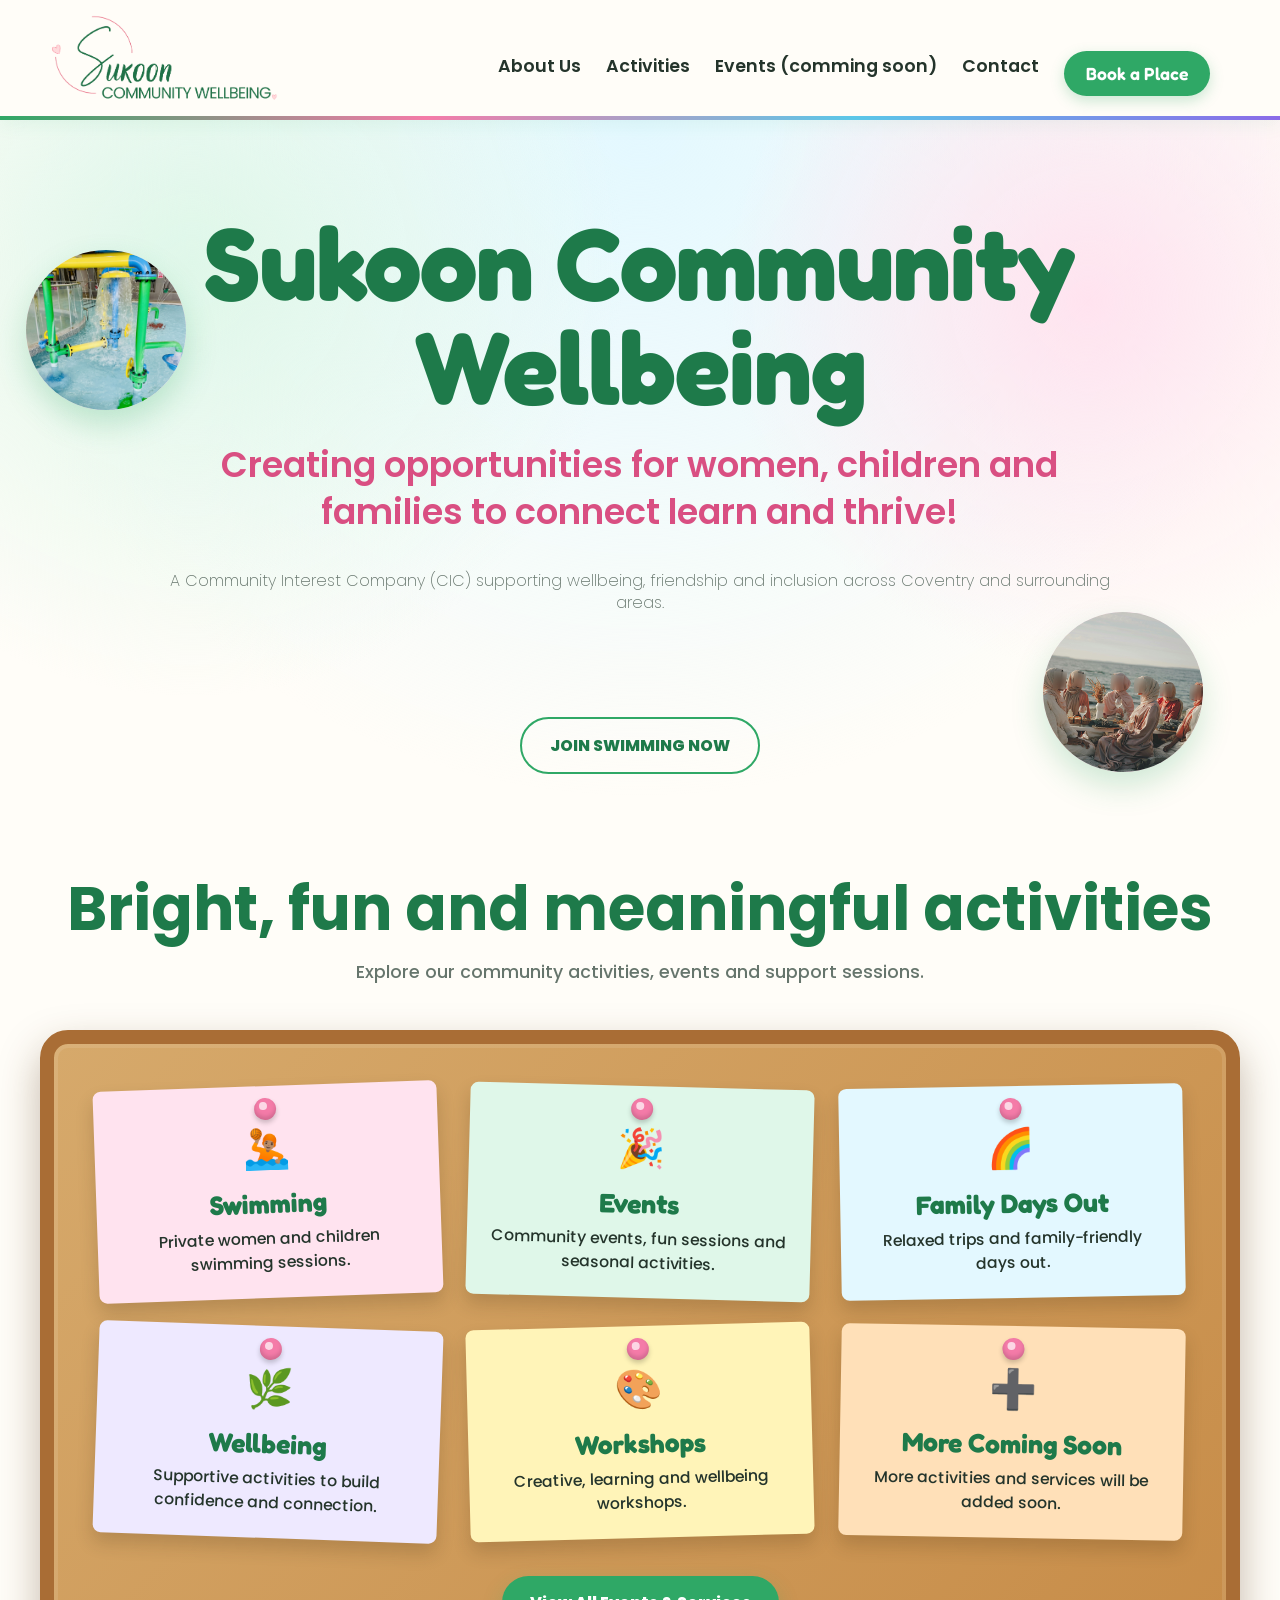
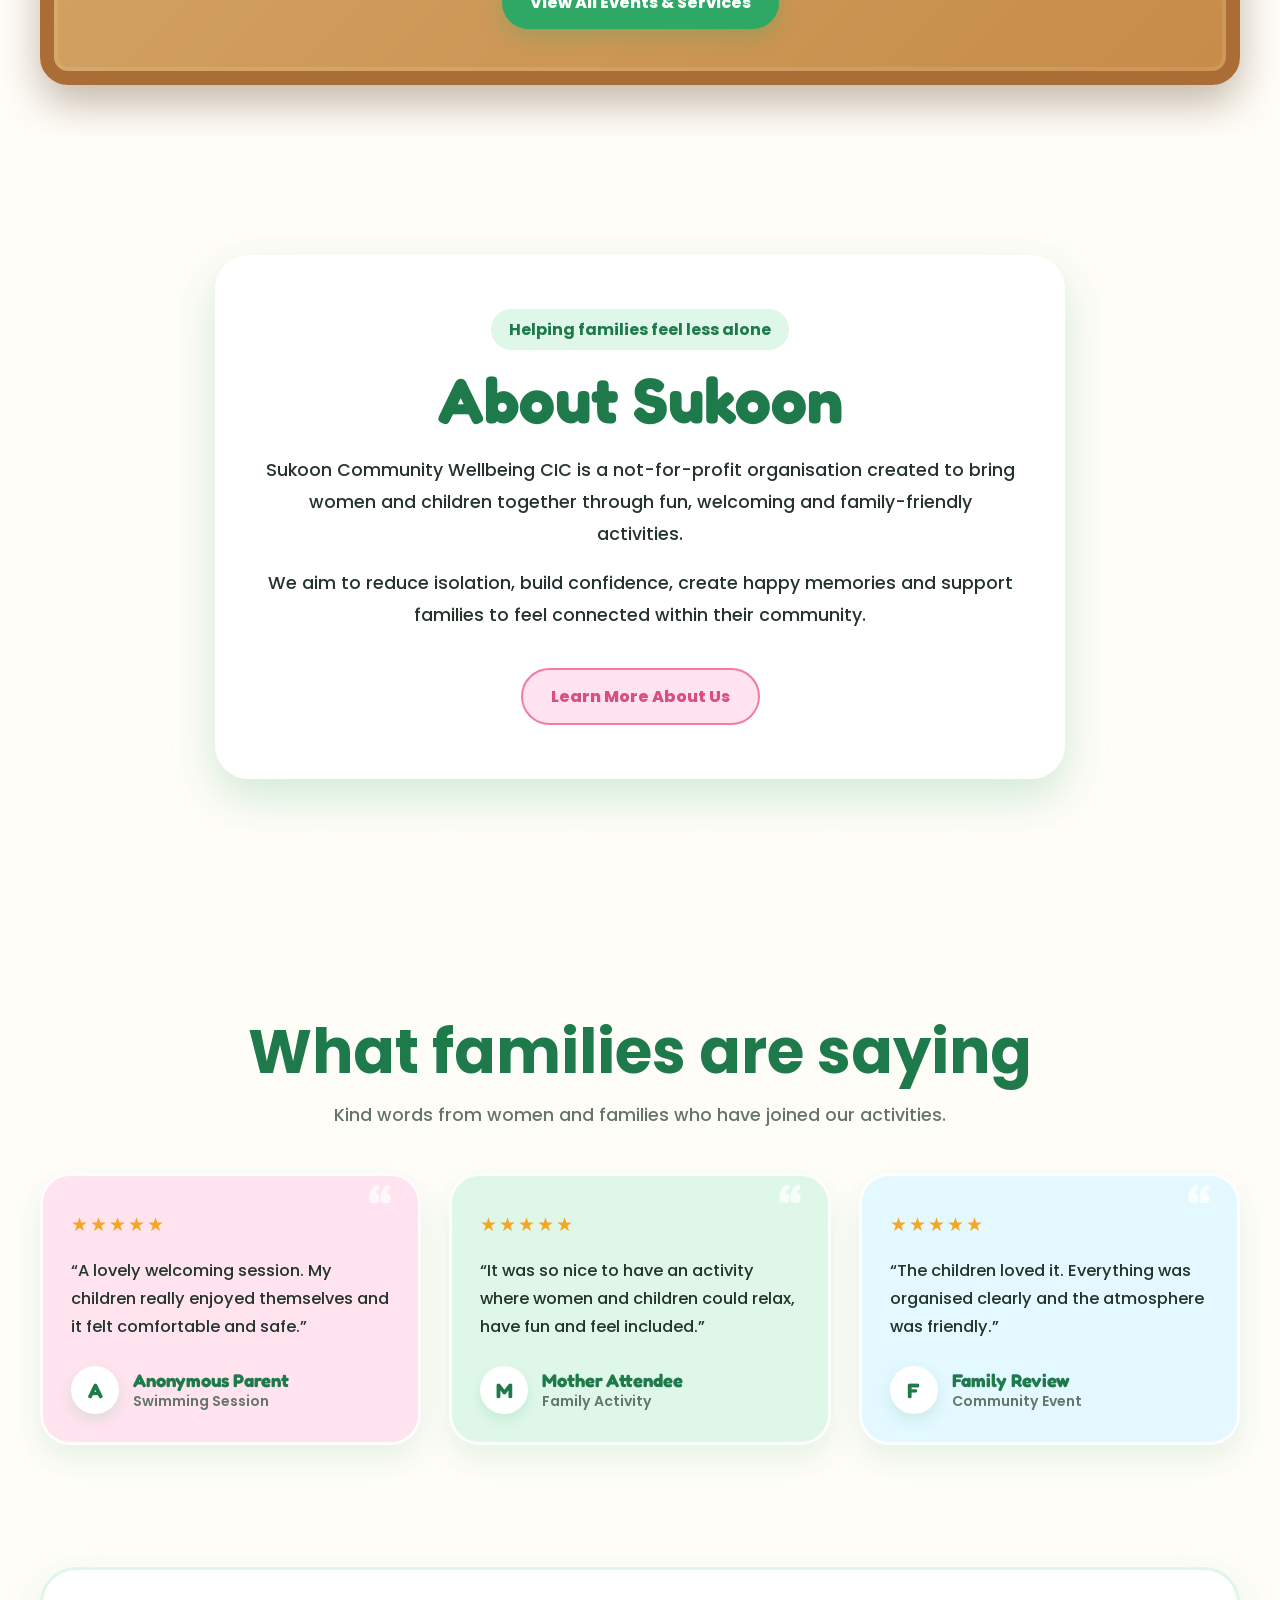
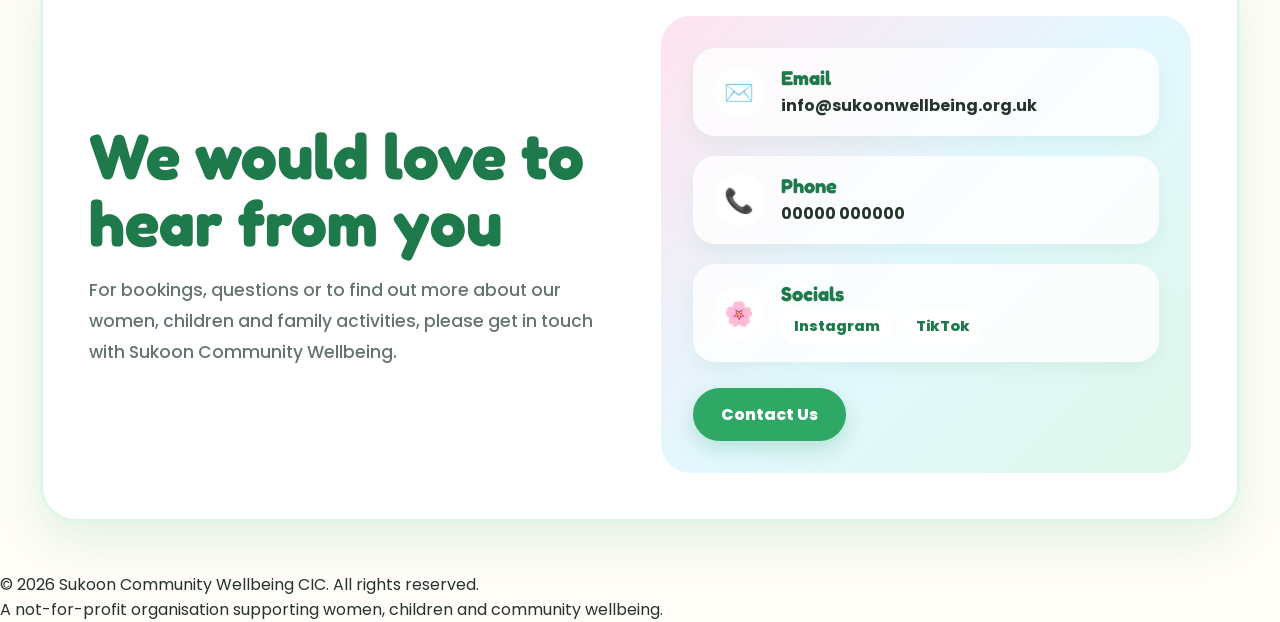
==== index.html @ 3402aa94 "Update index.html" ====
<!DOCTYPE html>
<html lang="en">
<head>
  <meta charset="UTF-8" />
  <meta name="viewport" content="width=device-width, initial-scale=1.0" />
  <title>Sukoon Community Wellbeing CIC</title>
  <link rel="preconnect" href="https://fonts.googleapis.com">
	<link rel="preconnect" href="https://fonts.gstatic.com" crossorigin>
	<link href="https://fonts.googleapis.com/css2?family=Fredoka:wght@500;600;700&family=Poppins:wght@400;500;600;700;800&display=swap" rel="stylesheet">
  <link rel="stylesheet" href="/static/css/stiles.css" />
  <link rel="icon" type="image/x-icon" href="/static/images/favicon.png">
</head>

<body>
  <nav class="navbar">
    <div class="nav-container">
      <a href="/" class="brand" aria-label="Sukoon home">
        <img
          src="/static/images/logoLong.png"
          alt="Sukoon Community Wellbeing CIC logo"
          class="site-logo"
        />
      </a>

      <button class="menu-toggle" onclick="toggleMenu()" aria-label="Open menu">
        ☰
      </button>

      <ul class="nav-links" id="navLinks">
        <li><a href="#about">About Us</a></li>
        <li><a href="#activities">Activities</a></li>
        <li><a href="/events">Events (comming soon)</a></li>
        <li><a href="#contact">Contact</a></li>
		<a href="/swimming" class="nav-button desktop-book-button">Book a Place</a>
      </ul>
		
    </div>
  </nav>


  <header class="home-header">

		<div class="header-image-circle header-image-left reveal">
			<img src="/static/images/spalshpoolHeader.jpg" alt="Women and children activity">
		</div>

		<div class="header-image-circle header-image-right">
			<img src="/static/images/women.jpg" alt="Family community activity">
		</div>
  	<div class="home-header-content reveal">
			<h1>Sukoon Community Wellbeing</h1>
			<p class="reveal">
				Creating opportunities for women, children and families to connect learn and thrive!
			</p>
			<p class="reveal" style="font-size: clamp(1rem, 1vw, 2.2rem); line-height: 1.35; font-weight: 200; color: var(--text-muted);">
				A Community Interest Company (CIC) supporting wellbeing, friendship and inclusion 
				across Coventry and surrounding areas.
			</p>
			
		<div class="header-buttons">
      <a href="/swimming" class="btn btn-ghost" style="margin-top: 70px;">JOIN SWIMMING NOW</a>
    </div>

  	</div>
  </header>


	<section id="activities">
		<div class="section-container reveal" style="margin-bottom: 50px;">
			<div class="section-heading">
				<h2>Bright, fun and meaningful activities</h2>
				<p>
					Explore our community activities, events and support sessions.
				</p>
			</div>

			<div class="bulletin-board">
				<a href="/swimming" class="board-note note-pink">
					<span class="pin"></span>
					<div class="note-icon">🤽🏽</div>
					<h3>Swimming</h3>
					<p>Private women and children swimming sessions.</p>
				</a>

				<a href="events.html" class="board-note note-green">
					<span class="pin"></span>
					<div class="note-icon">🎉</div>
					<h3>Events</h3>
					<p>Community events, fun sessions and seasonal activities.</p>
				</a>

				<a href="family-days-out.html" class="board-note note-blue">
					<span class="pin"></span>
					<div class="note-icon">🌈</div>
					<h3>Family Days Out</h3>
					<p>Relaxed trips and family-friendly days out.</p>
				</a>

				<a href="wellbeing.html" class="board-note note-purple">
					<span class="pin"></span>
					<div class="note-icon">🌿</div>
					<h3>Wellbeing</h3>
					<p>Supportive activities to build confidence and connection.</p>
				</a>

				<a href="workshops.html" class="board-note note-yellow">
					<span class="pin"></span>
					<div class="note-icon">🎨</div>
					<h3>Workshops</h3>
					<p>Creative, learning and wellbeing workshops.</p>
				</a>

				<a href="services.html" class="board-note note-orange">
					<span class="pin"></span>
					<div class="note-icon">➕</div>
					<h3>More Coming Soon</h3>
					<p>More activities and services will be added soon.</p>
				</a>

				<div class="board-button-area">
					<a href="services.html" class="btn btn-primary">
						View All Events & Services
					</a>
				</div>

			</div>

		</div>
	</section>


  <section class="about-parallax" id="about">
		<div class="zigzag-top"></div>
		<div class="about-parallax-overlay">
			<div class="about-parallax-content">
				<span class="section-label about-label">Helping families feel less alone</span>
				<h2>
					About Sukoon
				</h2>
				<p>
					Sukoon Community Wellbeing CIC is a not-for-profit organisation created
					to bring women and children together through fun, welcoming and
					family-friendly activities.
				</p>

				<p>
					We aim to reduce isolation, build confidence, create happy memories and
					support families to feel connected within their community.
				</p>

				<a href="about.html" class="btn btn-secondary">
					Learn More About Us
				</a>

			</div>
		</div>
		<div class="zigzag-bottom"></div>
	</section>


	<section class="reviews-section" id="reviews">
		<div class="section-container reveal">
			<div class="section-heading">
				<h2>What families are saying</h2>
				<p>
					Kind words from women and families who have joined our activities.
				</p>
			</div>

			<div class="reviews-grid">

				<article class="review-card review-pink">
					<div class="review-stars">★★★★★</div>
					<p>
						“A lovely welcoming session. My children really enjoyed themselves and
						it felt comfortable and safe.”
					</p>
					<div class="review-person">
						<span class="review-avatar">A</span>
						<div>
							<h3>Anonymous Parent</h3>
							<small>Swimming Session</small>
						</div>
					</div>
				</article>

				<article class="review-card review-green">
					<div class="review-stars">★★★★★</div>
					<p>
						“It was so nice to have an activity where women and children could
						relax, have fun and feel included.”
					</p>
					<div class="review-person">
						<span class="review-avatar">M</span>
						<div>
							<h3>Mother Attendee</h3>
							<small>Family Activity</small>
						</div>
					</div>
				</article>

				<article class="review-card review-blue">
					<div class="review-stars">★★★★★</div>
					<p>
						“The children loved it. Everything was organised clearly and the
						atmosphere was friendly.”
					</p>
					<div class="review-person">
						<span class="review-avatar">F</span>
						<div>
							<h3>Family Review</h3>
							<small>Community Event</small>
						</div>
					</div>
				</article>

			</div>
			<!-- ADD LATER GOOGLE REVIEWS
			<div class="reviews-bottom">
				<a href="reviews.html" class="btn btn-secondary">
					Read More Reviews
				</a>
			</div> -->

		</div>
	</section>

  
	<section id="contact">
		<div class="section-container">
			<div class="contact-box reveal">
			<div class="contact-text">
				<h2>We would love to hear from you</h2>
				<p>
				For bookings, questions or to find out more about our women, children
				and family activities, please get in touch with Sukoon Community Wellbeing.
				</p>
			</div>

			<div class="contact-details">

				<div class="contact-item">
				<div class="contact-icon">✉️</div>
				<div>
					<h3>Email</h3>
					<a href="mailto:info@sukoonwellbeing.org.uk">
					info@sukoonwellbeing.org.uk
					</a>
				</div>
				</div>

				<div class="contact-item">
				<div class="contact-icon">📞</div>
				<div>
					<h3>Phone</h3>
					<a href="tel:00000000000">
					00000 000000
					</a>
				</div>
				</div>

				<div class="contact-item">
				<div class="contact-icon">🌸</div>
				<div>
					<h3>Socials</h3>
					<div class="social-links">
					<a href="#" aria-label="Instagram">Instagram</a>
					<a href="#" aria-label="TikTok">TikTok</a>
					</div>
				</div>
				</div>

				<a href="contact.html" class="btn btn-primary contact-page-btn">
				Contact Us
				</a>
			</div>
			</div>
		</div>
	</section>


  <footer class="footer">
    <div class="footer-container">
			<br>
			<br>
      <p>
        © 2026 Sukoon Community Wellbeing CIC. All rights reserved.
      </p>

      <p>
        A not-for-profit organisation supporting women, children and community wellbeing.
      </p>
    </div>
  </footer>


  <script src="static/js/jarvis.js"></script>

</body>
</html>
---- static/css/stiles.css ----
:root {
  --green: #2FA866;
  --green-dark: #1E7A4A;
  --green-light: #DFF7E9;
  --pink: #F47BA8;
  --pink-dark: #D94F82;
  --pink-light: #FFE3EF;
  --blue: #5BC7E8;
  --blue-light: #E3F8FF;
  --purple: #8B6BE8;
  --purple-light: #EEE9FF;

  --bg-main: #FFFDF8;
  --bg-soft: #F7FFF9;
  --bg-card: #FFFFFF;

  --text-main: #24342B;
  --text-muted: #66756C;
  --text-light: #FFFFFF;

  --border-soft: #D8EFE1;
  --shadow-soft: 0 8px 24px rgba(47, 168, 102, 0.15);

  --button-primary: var(--green);
  --button-primary-hover: var(--green-dark);
  --button-secondary: var(--pink);
  --button-secondary-hover: var(--pink-dark);

  --font-main: "Poppins", "Arial", sans-serif;
  --font-fun: "Fredoka", "Poppins", sans-serif;

  --max-width: 1200px;
  --radius-small: 8px;
  --radius-medium: 18px;
  --radius-large: 30px;
}


* {
  margin: 0;
  padding: 0;
  box-sizing: border-box;
}

body {
  font-family: var(--font-main);
  background: var(--bg-main);
  color: var(--text-main);
}


.navbar {
  width: 100%;
  background: var(--bg-main);
  position: sticky;
  top: 0;
  z-index: 1000;
  border-bottom: 4px solid transparent;
  border-image: linear-gradient(
    90deg,
    var(--green),
    var(--pink),
    var(--blue),
    var(--purple)
  ) 1;
  box-shadow: 0 4px 18px rgba(47, 168, 102, 0.08);
}

.nav-container {
  width: 100%;
  max-width: none;
  margin: 0;
  padding: 12px 40px;
  display: grid;
  grid-template-columns: auto 1fr auto;
  align-items: center;
  gap: 30px;
}

.brand {
  display: flex;
  align-items: center;
  text-decoration: none;
  justify-self: start;
}

.site-logo {
  width: 250px;
  max-width: 100%;
  height: auto;
  display: block;
}

.nav-links {
  list-style: none;
  display: flex;
  align-items: center;
  justify-content: right;
  gap: 25px;
  margin: 0;
  padding: 0;
  justify-self: right;
  padding-top: 15px;
}

.nav-links a {
  text-decoration: none;
  color: var(--text-main);
  font-size: 1.1rem;
  font-weight: 600;
  transition: all 0.25s ease;
  position: relative;
}

.nav-links a:hover {
  color: var(--green-dark);
}

.nav-links a::after {
  content: "";
  width: 0;
  height: 3px;
  background: var(--pink);
  border-radius: 20px;
  position: absolute;
  left: 0;
  bottom: -7px;
  transition: width 0.25s ease;
}

.nav-links a:hover::after {
  width: 100%;
}

.nav-button {
  text-decoration: none;
  background: var(--green);
  color: var(--text-light) !important;
  padding: 12px 22px;
  border-radius: var(--radius-large);
  font-size: 15px;
  font-weight: 600;
  font-family: var(--font-fun);
  white-space: nowrap;
  box-shadow: 0 5px 14px rgba(47, 168, 102, 0.25);
  transition: all 0.25s ease;
  justify-self: end;
  margin-top: 15px;
}

.nav-button:hover {
  background: var(--button-primary-hover);
  color: var(--text-light) !important;
  transform: translateY(-2px);
}

.nav-button::after {
  display: none;
}


.menu-toggle {
  display: none;
  background: transparent;
  border: none;
  outline: none;
  box-shadow: none;
  padding: 0;
  margin: 0;
  font-size: 30px;
  color: var(--green-dark);
  cursor: pointer;
}

.menu-toggle:focus,
.menu-toggle:active {
  outline: none;
  border: none;
  box-shadow: none;
  background: transparent;
}


.reveal{
  opacity:0;
  transform:translateY(28px);
  transition:.8s ease;
}

.reveal.active{
  opacity:1;
  transform:translateY(0);
}


.home-header {
  min-height: 75vh;
  background:
    radial-gradient(circle at 15% 20%, var(--green-light) 0%, transparent 35%),
    radial-gradient(circle at 85% 25%, var(--pink-light) 0%, transparent 30%),
    radial-gradient(circle at 50% 0%, var(--blue-light) 0%, transparent 70%),
    var(--bg-main);
  display: flex;
  align-items: center;
  justify-content: center;
  text-align: center;
  padding: 90px 24px 70px;
  position: relative;
  overflow: hidden;
}

.header-image-circle {
  position: absolute;
  width: 260px;
  height: 260px;
  border-radius: 50%;
  overflow: hidden;
  box-shadow: 0 14px 30px rgba(47, 168, 101, 0.251);
  z-index: 1;
}

.header-image-circle img {
  width: 100%;
  height: 100%;
  object-fit: cover;
}

.header-image-left {
  left: 4%;
  top: 5.25%;
  transform: rotate(-5deg);
}

.header-image-right {
  right: 6%;
  bottom: 18%;
  width: 170px;
  height: 170px;
  transform: rotate(5deg);
}

.header-image-circle::after {
  content: "";
  position: absolute;
  inset: -12px;
  border-radius: 50%;
  background: var(--pink-light);
  z-index: -1;
}

.home-header-content {
  max-width: 79%;
  margin: 0 auto;
  position: relative;
  z-index: 2;
}

.home-header h1 {
  font-family: var(--font-fun);
  font-size: clamp(3.2rem, 8vw, 7rem);
  line-height: 1.02;
  font-weight: 700;
  color: var(--green-dark);
  letter-spacing: -1px;
  margin-bottom: 22px;
}

.home-header p {
  font-family: var(--font-main);
  font-size: clamp(1.4rem, 3vw, 2.2rem);
  line-height: 1.35;
  font-weight: 600;
  color: var(--pink-dark);
  margin-bottom: 34px;
}

.header-buttons {
  display: flex;
  justify-content: center;
  align-items: center;
  gap: 18px;
  flex-wrap: wrap;
}


.btn {
  display: inline-block;
  text-decoration: none;
  padding: 14px 28px;
  border-radius: var(--radius-large);
  font-size: 16px;
  font-weight: 800;
  transition: all 0.25s ease;
}

.btn-primary {
  background: var(--green);
  color: var(--text-light);
  box-shadow: 0 8px 20px rgba(47, 168, 102, 0.25);
}

.btn-primary:hover {
  background: var(--green-dark);
  transform: translateY(-3px);
}

.btn-secondary {
  background: var(--pink-light);
  color: var(--pink-dark);
  border: 2px solid var(--pink);
}

.btn-secondary:hover {
  background: var(--pink);
  color: var(--text-light);
  transform: translateY(-3px);
}

.btn-ghost {
  background: transparent;
  color: var(--green-dark);
  border: 2px solid var(--green);
}

.btn-ghost:hover {
  background: var(--blue);
  border: 2px solid var(--blue-light);
  color: var(--text-light);
  transform: translateY(-3px);
}


.section-container {
  max-width: var(--max-width);
  margin: 0 auto;
  padding-top: 2.5%;
}

.section-heading {
  text-align: center;
  margin: 0 auto 45px;
}

.section-label {
  display: inline-block;
  font-family: var(--font-main);
  font-size: 1rem;
  font-weight: 700;
  color: var(--pink-dark);
  background: var(--pink-light);
  padding: 8px 18px;
  border-radius: var(--radius-large);
  margin-bottom: 16px;
}

.section-heading h2 {
  font-family: var(--font-main);
  font-size: clamp(2rem, 5vw, 3.8rem);
  line-height: 1.1;
  color: var(--green-dark);
  margin-bottom: 16px;
}

.section-heading p {
  font-size: 1.1rem;
  color: var(--text-muted);
  font-weight: 500;
}


.bulletin-board {
  background:linear-gradient(135deg, #d6a96b, #c78c48);
  border: 14px solid #a96d35;
  border-radius: 28px;
  padding: 42px;
  box-shadow: 0 18px 40px rgba(83, 51, 20, 0.347),
    inset 0 0 0 4px rgba(255, 255, 255, 0.095);
  display: grid;
  grid-template-columns: repeat(3, 1fr);
  gap: 28px;
  position: relative;
}

.board-note {
  min-height: 210px;
  padding: 34px 24px 24px;
  border-radius: 8px;
  text-decoration: none;
  color: var(--text-main);
  position: relative;
  z-index: 2;
  display: flex;
  flex-direction: column;
  justify-content: center;
  align-items: center;
  text-align: center;
  box-shadow: 0 10px 18px rgba(48, 31, 12, 0.18);
  transition: all 0.25s ease;
}

.board-note:hover {
  transform: translateY(-8px) rotate(0deg) scale(1.03);
  box-shadow: 0 18px 28px rgba(48, 31, 12, 0.25);
}
.board-note:nth-child(1) {
  transform: rotate(-2deg);
}
.board-note:nth-child(2) {
  transform: rotate(1.5deg);
}
.board-note:nth-child(3) {
  transform: rotate(-1deg);
}
.board-note:nth-child(4) {
  transform: rotate(2deg);
}
.board-note:nth-child(5) {
  transform: rotate(-1.5deg);
}
.board-note:nth-child(6) {
  transform: rotate(1deg);
}
.board-note:hover:nth-child(n) {
  transform: translateY(-8px) rotate(0deg) scale(1.03);
}

.note-icon {
  font-size: 2.4rem;
  margin-bottom: 10px;
}

.board-note h3 {
  font-family: var(--font-fun);
  font-size: 1.65rem;
  color: var(--green-dark);
  margin-bottom: 8px;
}

.board-note p {
  font-size: 0.98rem;
  line-height: 1.5;
  color: var(--text-main);
  font-weight: 500;
}

.pin {
  width: 22px;
  height: 22px;
  background: var(--pink);
  border-radius: 50%;
  position: absolute;
  top: 12px;
  left: 50%;
  transform: translateX(-50%);
  box-shadow:
    inset 0 -3px 4px rgba(0, 0, 0, 0.15),
    0 3px 5px rgba(0, 0, 0, 0.2);
}

.pin::after {
  content: "";
  width: 8px;
  height: 8px;
  background: rgba(255, 255, 255, 0.7);
  border-radius: 50%;
  position: absolute;
  top: 4px;
  left: 5px;
}

.note-pink {
  background: var(--pink-light);
}
.note-green {
  background: var(--green-light);
}
.note-blue {
  background: var(--blue-light);
}
.note-purple {
  background: var(--purple-light);
}
.note-yellow {
  background: #fff4b8;
}
.note-orange {
  background: #ffe0b8;
}

.board-button-area {
  grid-column: 1 / -1;
  display: flex;
  justify-content: center;
  position: relative;
  z-index: 2;
  margin-top: 10px;
}


.about-parallax {
  position: relative;
  min-height: 650px;
  background-image:
    linear-gradient(
      rgba(47, 168, 102, 0.45),
      rgba(244, 123, 168, 0.35)
    ),
    url("https://www.sukoonwellbeing.org.uk/static/images/women.jpg");
  background-size: cover;
  background-position: center;
  background-attachment: fixed;
  display: flex;
  align-items: center;
  justify-content: center;
  overflow: hidden;
}

.about-parallax-overlay {
  width: 100%;
  padding: 120px 24px;
  display: flex;
  justify-content: center;
}

.about-parallax-content {
  max-width: 850px;
  background: rgba(255, 255, 255, 0.92);
  padding: 50px 46px;
  border-radius: 34px;
  text-align: center;

  box-shadow: 0 18px 45px rgba(47, 168, 102, 0.22);
  border: 4px solid rgba(255, 255, 255, 0.8);
}

.about-parallax-content h2 {
  font-family: var(--font-fun);
  font-size: clamp(2.2rem, 5vw, 4.2rem);
  line-height: 1.05;
  color: var(--green-dark);
  margin-bottom: 22px;
}

.about-parallax-content p {
  font-size: 1.1rem;
  line-height: 1.8;
  color: var(--text-main);
  font-weight: 500;
  margin-bottom: 18px;
}

.about-parallax-content .btn {
  margin-top: 18px;
}

.about-label {
  background: var(--green-light);
  color: var(--green-dark);
}

.zigzag-top,
.zigzag-bottom {
  position: absolute;
  left: 0;
  width: 100%;
  height: 70px;
  z-index: 3;
  pointer-events: none;
}
.zigzag-top {
  top: 0;
  background: var(--bg-main);
  clip-path: polygon(
    0 0,
    100% 0,
    100% 45%,
    95% 100%,
    90% 45%,
    85% 100%,
    80% 45%,
    75% 100%,
    70% 45%,
    65% 100%,
    60% 45%,
    55% 100%,
    50% 45%,
    45% 100%,
    40% 45%,
    35% 100%,
    30% 45%,
    25% 100%,
    20% 45%,
    15% 100%,
    10% 45%,
    5% 100%,
    0 45%
  );
}
.zigzag-bottom {
  bottom: 0;
  background: var(--bg-main);
  clip-path: polygon(
    0 55%,
    5% 0,
    10% 55%,
    15% 0,
    20% 55%,
    25% 0,
    30% 55%,
    35% 0,
    40% 55%,
    45% 0,
    50% 55%,
    55% 0,
    60% 55%,
    65% 0,
    70% 55%,
    75% 0,
    80% 55%,
    85% 0,
    90% 55%,
    95% 0,
    100% 55%,
    100% 100%,
    0 100%
  );
}


.reviews-section {
  padding: 90px 24px;
  background: var(--bg-main);
}

.reviews-grid {
  display: grid;
  grid-template-columns: repeat(3, 1fr);
  gap: 28px;
  margin-top: 45px;
}

.review-card {
  position: relative;
  padding: 34px 28px 28px;
  border-radius: 30px;
  box-shadow: 0 14px 30px rgba(47, 168, 102, 0.12);
  border: 3px solid rgba(255, 255, 255, 0.9);
  transition: all 0.25s ease;
  overflow: hidden;
}

.review-card:hover {
  transform: translateY(-8px);
  box-shadow: 0 20px 38px rgba(47, 168, 102, 0.18);
}

.review-card::after {
  content: "";
  position: absolute;
  bottom: -18px;
  left: 42px;
  width: 42px;
  height: 42px;
  background: inherit;
  transform: rotate(45deg);
  border-radius: 8px;
}

.review-card::before {
  content: "“";
  position: absolute;
  top: -8px;
  right: 24px;
  font-family: var(--font-fun);
  font-size: 6rem;
  color: rgba(255, 255, 255, 0.75);
  line-height: 1;
}

.review-stars {
  color: #f5a623;
  font-size: 1.2rem;
  letter-spacing: 2px;
  margin-bottom: 18px;
  position: relative;
  z-index: 2;
}

.review-card p {
  font-size: 1.02rem;
  line-height: 1.7;
  color: var(--text-main);
  font-weight: 500;
  margin-bottom: 26px;
  position: relative;
  z-index: 2;
}

.review-person {
  display: flex;
  align-items: center;
  gap: 14px;
  position: relative;
  z-index: 2;
}

.review-avatar {
  width: 48px;
  height: 48px;
  border-radius: 50%;
  background: var(--bg-card);
  color: var(--green-dark);
  display: flex;
  align-items: center;
  justify-content: center;
  font-family: var(--font-fun);
  font-size: 1.3rem;
  font-weight: 700;
  box-shadow: 0 6px 14px rgba(47, 168, 102, 0.14);
}

.review-person h3 {
  font-family: var(--font-fun);
  font-size: 1.15rem;
  color: var(--green-dark);
  margin: 0;
}

.review-person small {
  display: block;
  font-size: 0.88rem;
  color: var(--text-muted);
  font-weight: 600;
}

.review-pink {
  background: var(--pink-light);
}

.review-green {
  background: var(--green-light);
}

.review-blue {
  background: var(--blue-light);
}

.reviews-bottom {
  display: flex;
  justify-content: center;
  margin-top: 46px;
}


.contact-box {
  background: var(--bg-card);
  border-radius: 36px;
  padding: 46px;
  display: grid;
  grid-template-columns: 1fr 1fr;
  gap: 42px;
  align-items: center;
  box-shadow: 0 18px 45px rgba(47, 168, 102, 0.14);
  border: 3px solid var(--green-light);
}

.contact-text h2 {
  font-family: var(--font-fun);
  font-size: clamp(2.2rem, 5vw, 4rem);
  line-height: 1.05;
  color: var(--green-dark);
  margin-bottom: 18px;
}

.contact-text p {
  font-size: 1.08rem;
  line-height: 1.8;
  color: var(--text-muted);
  font-weight: 500;
}

.contact-details {
  background: linear-gradient(
    135deg,
    var(--pink-light),
    var(--blue-light),
    var(--green-light)
  );
  border-radius: 30px;
  padding: 32px;
  display: flex;
  flex-direction: column;
  gap: 20px;
}

.contact-item {
  background: rgba(255, 255, 255, 0.82);
  border-radius: 22px;
  padding: 18px 20px;
  display: flex;
  align-items: center;
  gap: 16px;
  box-shadow: 0 8px 18px rgba(47, 168, 102, 0.08);
}

.contact-icon {
  width: 52px;
  height: 52px;
  min-width: 52px;
  border-radius: 50%;
  background: var(--bg-card);
  display: flex;
  align-items: center;
  justify-content: center;
  font-size: 1.5rem;
}

.contact-item h3 {
  font-family: var(--font-fun);
  font-size: 1.25rem;
  color: var(--green-dark);
  margin-bottom: 3px;
}

.contact-item a {
  text-decoration: none;
  color: var(--text-main);
  font-weight: 700;
}

.contact-item a:hover {
  color: var(--pink-dark);
}

.social-links {
  display: flex;
  flex-wrap: wrap;
  gap: 10px;
}

.social-links a {
  background: var(--bg-card);
  padding: 7px 13px;
  border-radius: var(--radius-large);
  font-size: 0.9rem;
  color: var(--green-dark);
  font-weight: 800;
}

.social-links a:hover {
  background: var(--pink);
  color: var(--text-light);
}

.contact-page-btn {
  align-self: flex-start;
  margin-top: 6px;
}



@media (max-width: 950px) {
  .bulletin-board {
    grid-template-columns: repeat(2, 1fr);
    padding: 34px;
  }

  .reviews-grid {
    grid-template-columns: 1fr;
    max-width: 620px;
    margin-left: auto;
    margin-right: auto;
  }
}


@media (max-width: 850px) {
  .menu-toggle {
    display: block;
    justify-self: end;
  }

  .nav-links {
    position: absolute;
    top: 78px;
    left: 0;
    width: 100%;
    background: var(--bg-main);
    flex-direction: column;
    align-items: center;
    gap: 18px;
    padding: 24px 0;
    box-shadow: var(--shadow-soft);
    display: none;
  }
  .nav-links.active {
    display: flex;
  }
  .nav-links a {
    font-size: 16px;
  }
  .nav-button {
    margin-top: 8px;
  }

  .home-header {
    min-height: 40vh;
    padding: 70px 20px 55px;
    max-width: 100%;
  }
  .home-header h1 {
    letter-spacing: -1px;
  }
  .home-header p {
    margin-bottom: 28px;
  }

  .btn {
    width: 100%;
    max-width: 260px;
    text-align: center;
  }
  
  .bulletin-board {
    grid-template-columns: 1fr !important;
    margin: 0 18px;
    padding: 24px 18px;
    gap: 22px;
    border-width: 10px;
    border-radius: 22px;
  }
  .board-note {
    min-height: 190px;
  }
  .board-note h3 {
    font-size: 1.45rem;
  }

  .about-parallax {
    min-height: auto;
    background-attachment: scroll;
  }

  .about-parallax-overlay {
    padding: 95px 20px;
  }

  .about-parallax-content {
    padding: 36px 24px;
    border-radius: 26px;
  }

  .about-parallax-content p {
    font-size: 1rem;
    line-height: 1.7;
  }

  .zigzag-top,
  .zigzag-bottom {
    height: 45px;
  }

   .reviews-section {
    padding: 70px 18px;
  }
  .review-card {
    padding: 30px 22px 26px;
    border-radius: 26px;
  }
  .review-card p {
    font-size: 0.98rem;
  }
  .review-card::after {
    display: none;
  }

  .contact-box {
    grid-template-columns: 1fr;
    padding: 30px 22px;
    border-radius: 28px;
    gap: 30px;
  }
  .contact-details {
    padding: 22px;
    border-radius: 24px;
  }
  .contact-item {
    align-items: flex-start;
    padding: 16px;
  }
  .contact-icon {
    width: 46px;
    height: 46px;
    min-width: 46px;
    font-size: 1.3rem;
  }
  .contact-page-btn {
    width: 100%;
    text-align: center;
  }
}


@media (max-width: 1500px) {
  .header-image-circle {
    width: 160px;
    height: 160px;
    border-width: 5px;
    opacity: 0.9;
  }
  .header-image-left {
    left: 2%;
    top: 18%;
  }
  .header-image-right {
    right: 6%;
    bottom: 10%;
  }
}

@media (max-width: 850px) {
  .header-image-circle {
    width: 90px;
    height: 90px;
    border-width: 5px;
    opacity: 0.9;
  }
  .header-image-left {
    left: 2%;
    top: 18%;
  }
  .header-image-right {
    right: 6%;
    bottom: 10%;
  }
}

@media (max-width: 550px) {
  .header-image-circle {
    width: 85px;
    height: 85px;
    opacity: 0.75;
  }

  .header-image-left {
    left: 4%;
    top: 7%;
  }

  .header-image-right {
    right: 4%;
    bottom: 18%;
  }
}
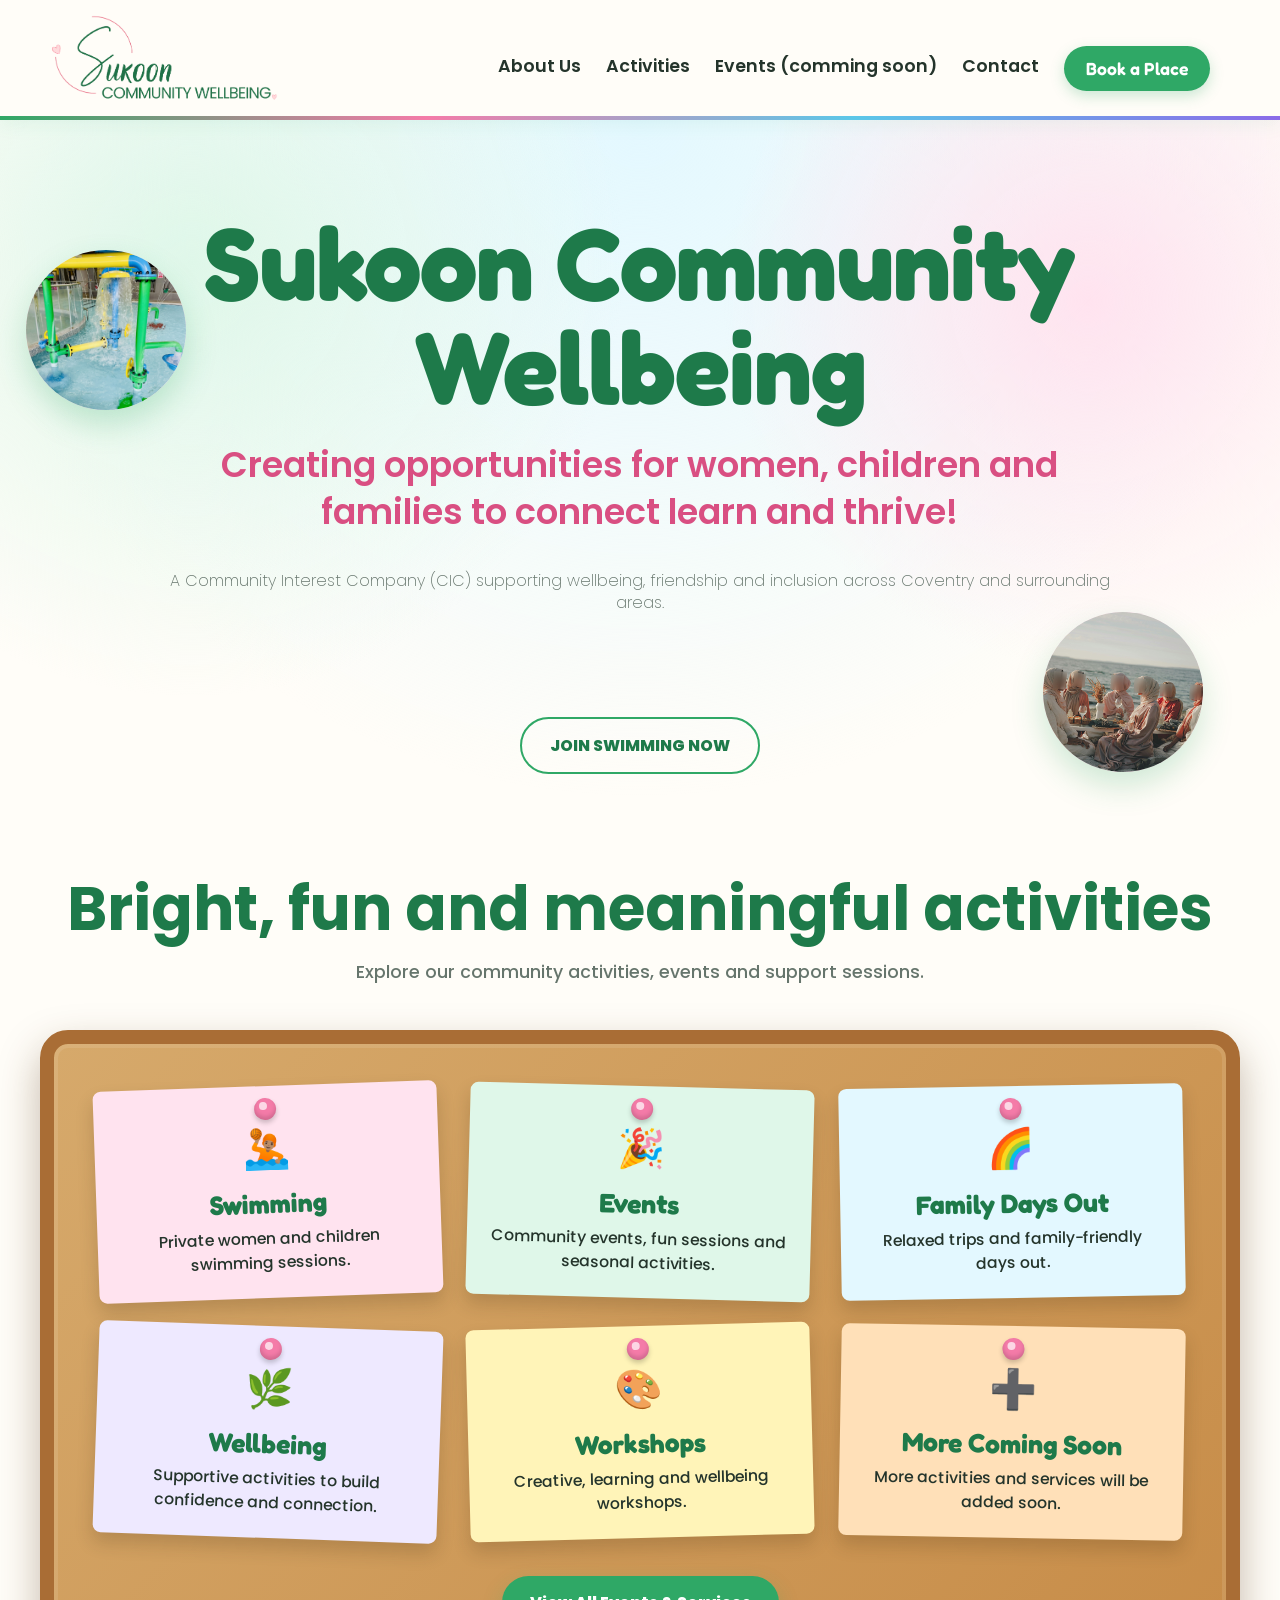
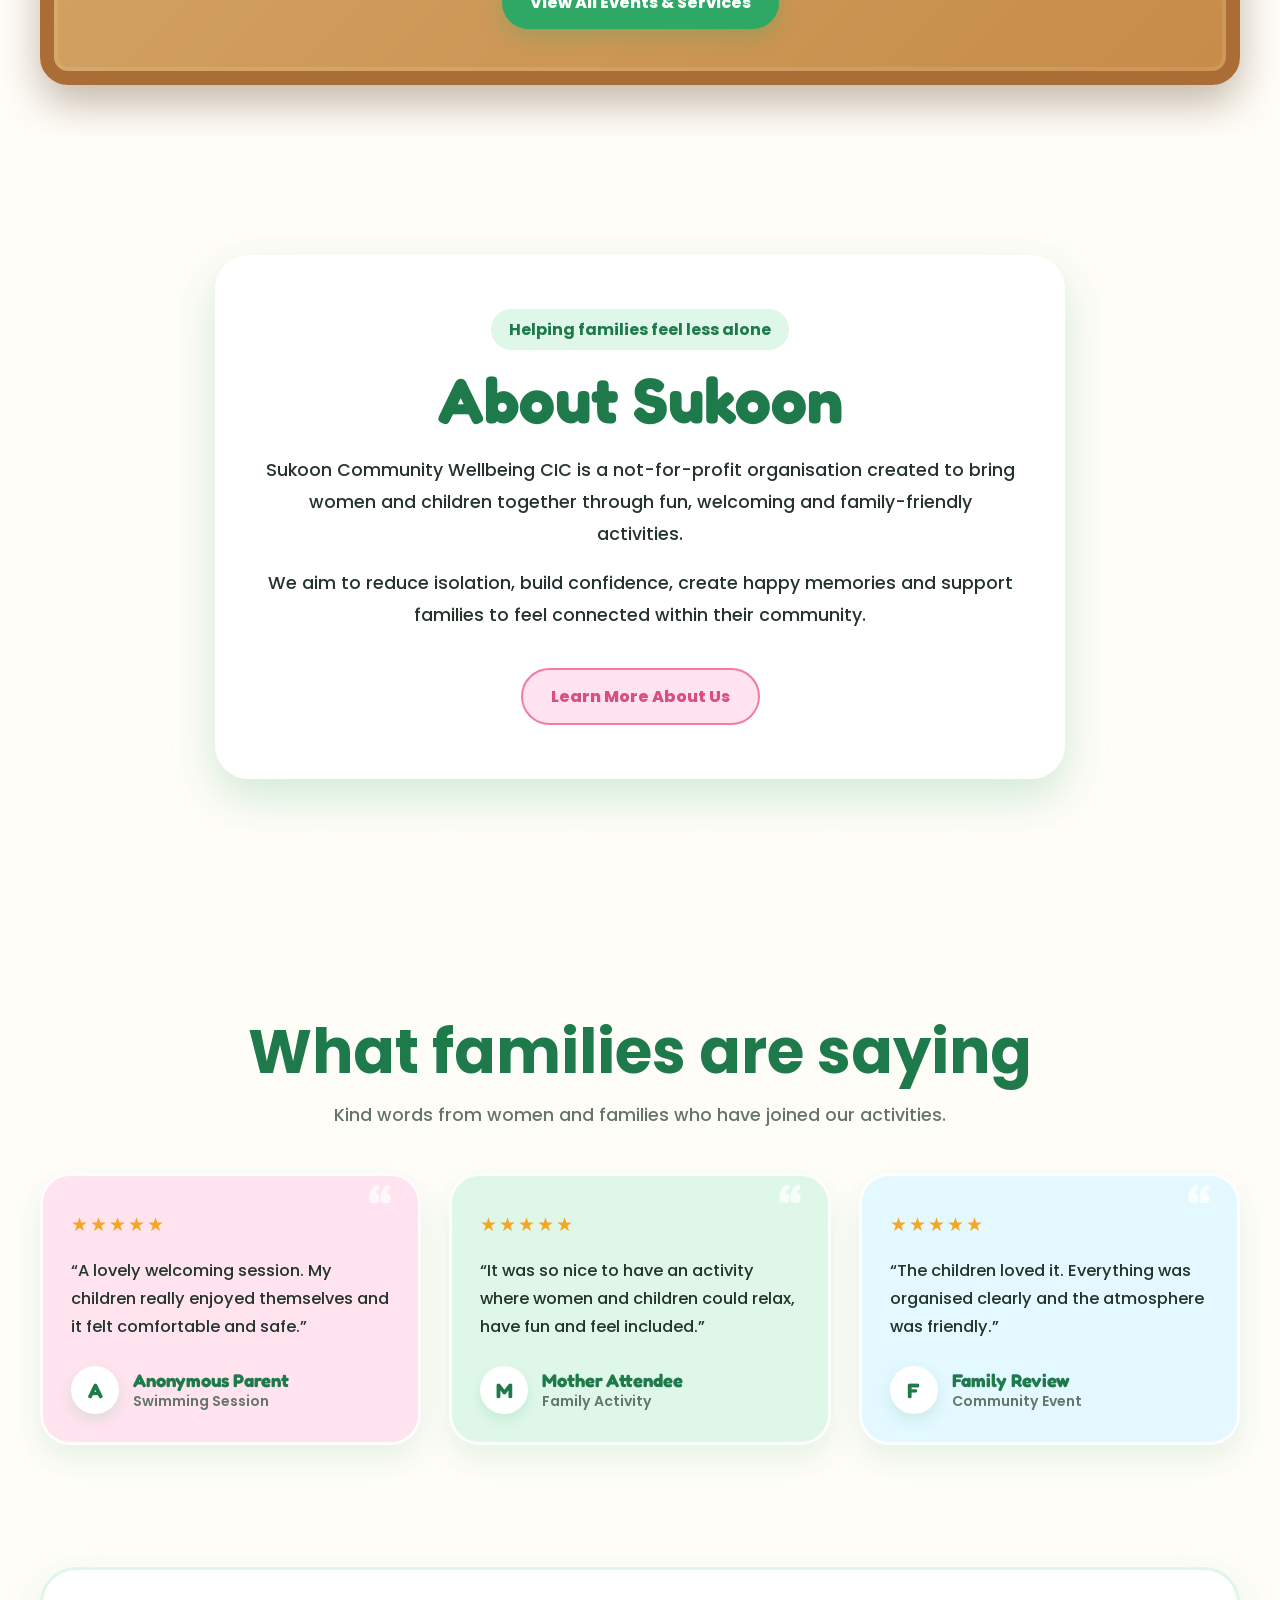
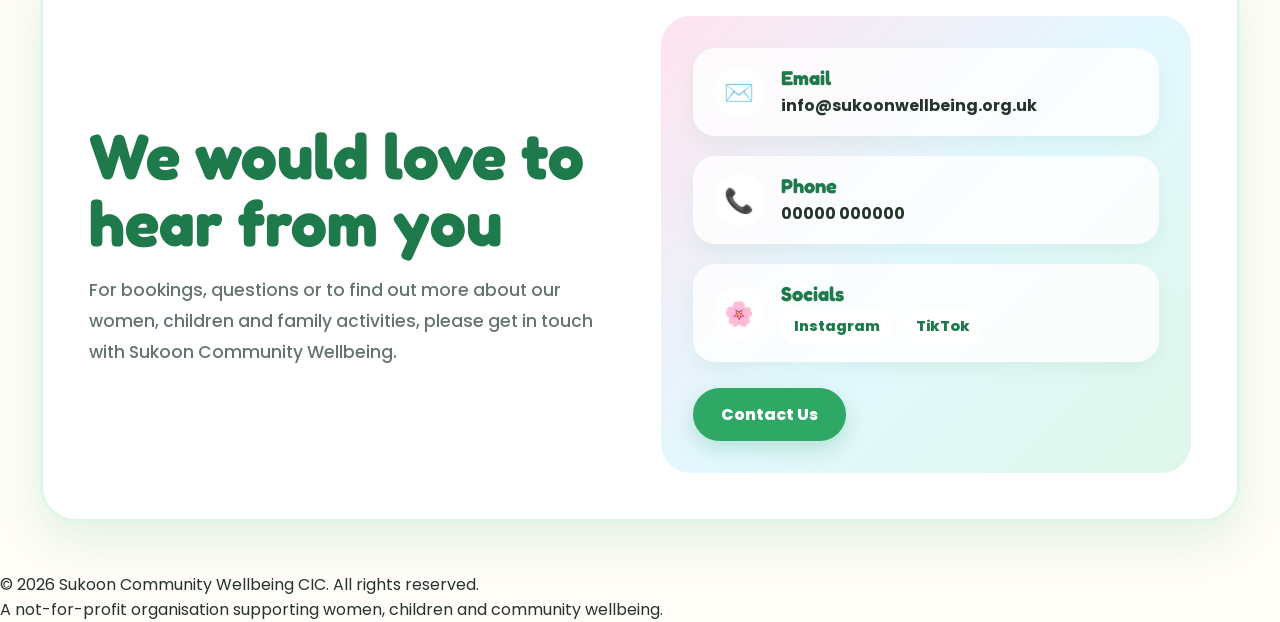
==== commit 3576e195: "Update index.html" ====
--- a/index.html
+++ b/index.html
@@ -278,15 +278,13 @@
 		</div>
 	</section>
 
-
+  <br>
+  <br>
   <footer class="footer">
     <div class="footer-container">
-			<br>
-			<br>
       <p>
         © 2026 Sukoon Community Wellbeing CIC. All rights reserved.
       </p>
-
       <p>
         A not-for-profit organisation supporting women, children and community wellbeing.
       </p>
--- a/static/css/stiles.css
+++ b/static/css/stiles.css
@@ -35,6 +35,11 @@
   --radius-large: 30px;
 }
 
+html,
+body {
+  max-width: 100%;
+  overflow-x: hidden;
+}
 
 * {
   margin: 0;
@@ -145,7 +150,7 @@
   box-shadow: 0 5px 14px rgba(47, 168, 102, 0.25);
   transition: all 0.25s ease;
   justify-self: end;
-  margin-top: 15px;
+  margin-top: 5px;
 }
 
 .nav-button:hover {
@@ -976,27 +981,52 @@
 
   .contact-box {
     grid-template-columns: 1fr;
+    margin: 0 10px;
     padding: 30px 22px;
     border-radius: 28px;
     gap: 30px;
-  }
+    width: 100%;
+    max-width: 100%;
+    overflow: hidden;
+  }
+  .contact-text, .contact-details {
+    width: 100%;
+    max-width: 100%;
+    box-sizing: border-box;
+  }  
   .contact-details {
-    padding: 22px;
-    border-radius: 24px;
+    padding: 18px 14px;
+    overflow: hidden;
   }
   .contact-item {
-    align-items: flex-start;
-    padding: 16px;
-  }
-  .contact-icon {
-    width: 46px;
-    height: 46px;
-    min-width: 46px;
-    font-size: 1.3rem;
-  }
-  .contact-page-btn {
     width: 100%;
-    text-align: center;
+    max-width: 100%;
+    box-sizing: border-box;
+    padding: 16px 14px;
+    gap: 12px;
+    overflow: hidden;
+  }
+  .contact-item div {
+    min-width: 0;
+  }
+  .contact-item a {
+    display: inline-block;
+    max-width: 100%;
+    overflow-wrap: anywhere;
+    word-break: break-word;
+    font-size: 0.9rem;
+  }
+  .contact-text h2 {
+    font-size: 2rem;
+    line-height: 1.1;
+  }
+  .contact-text p {
+    font-size: 0.95rem;
+    line-height: 1.65;
+  }
+
+  .footer {
+    font-size: 0.75rem;
   }
 }
 
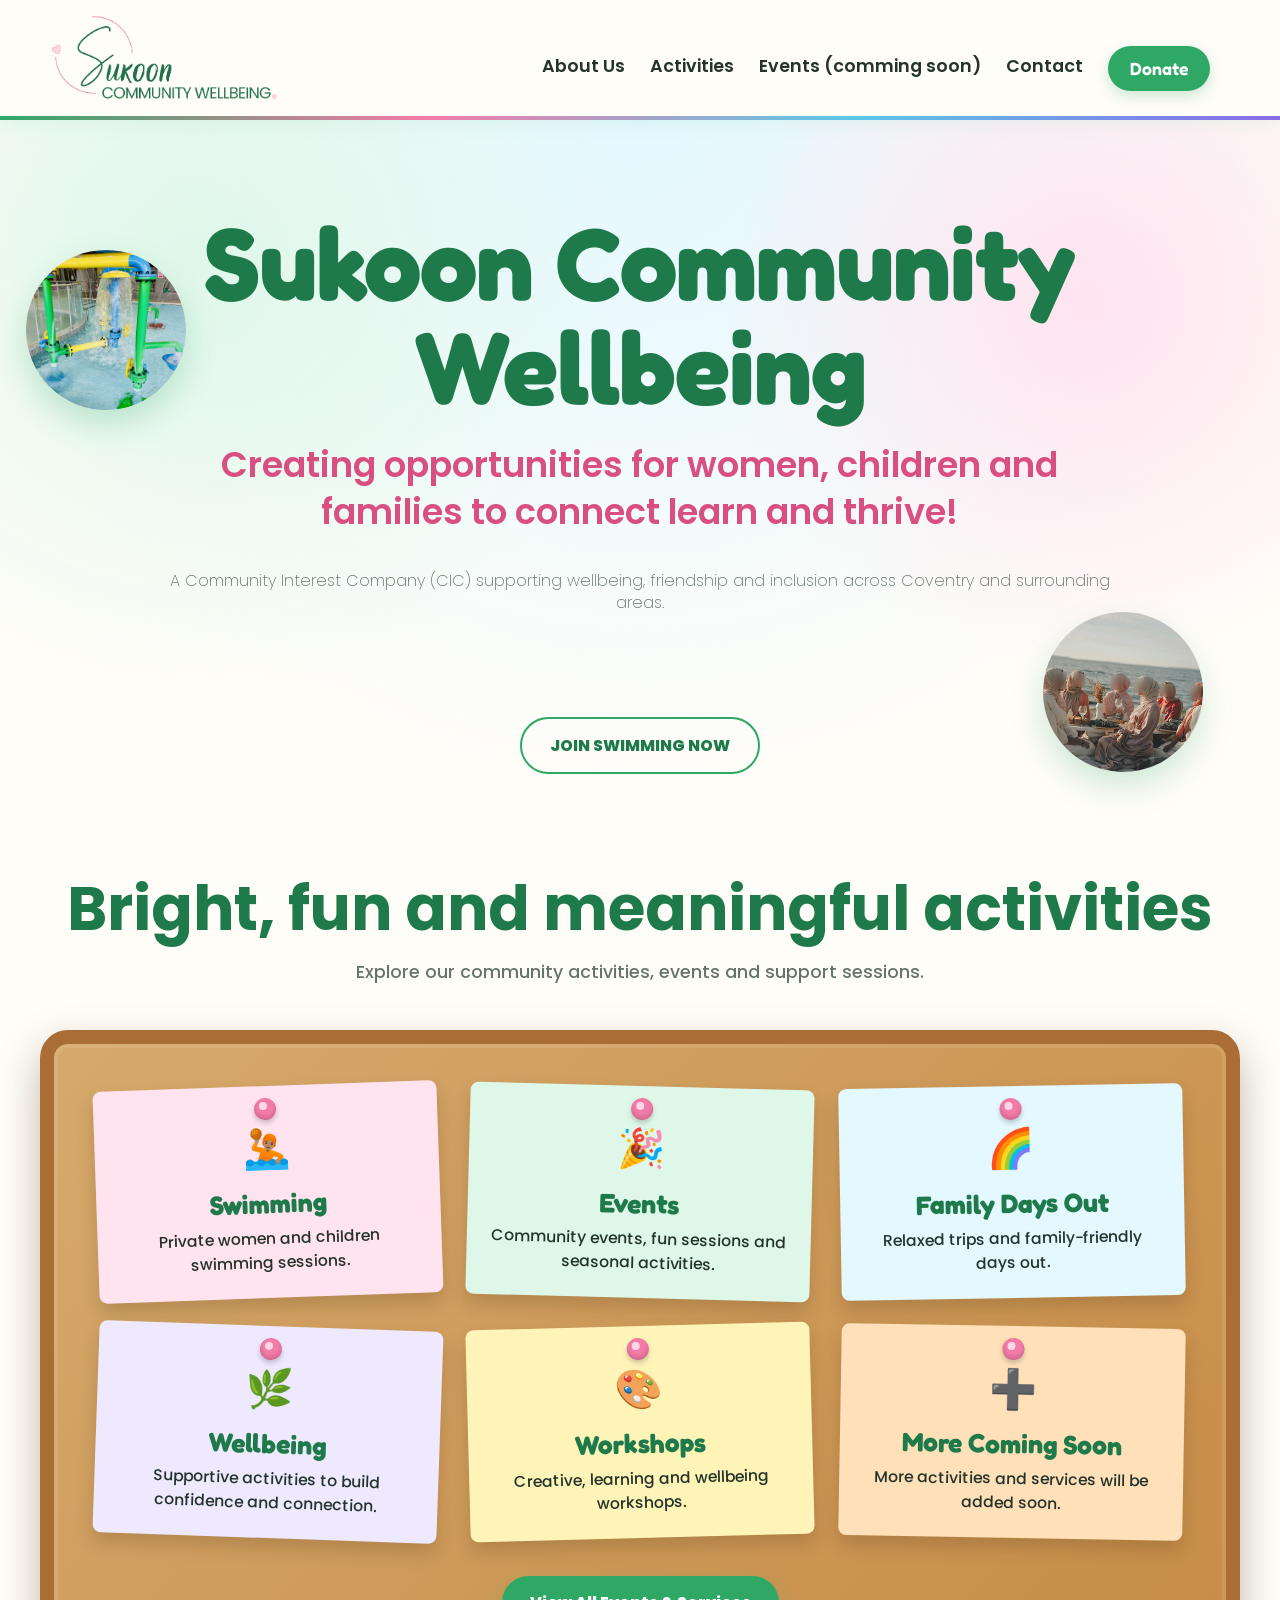
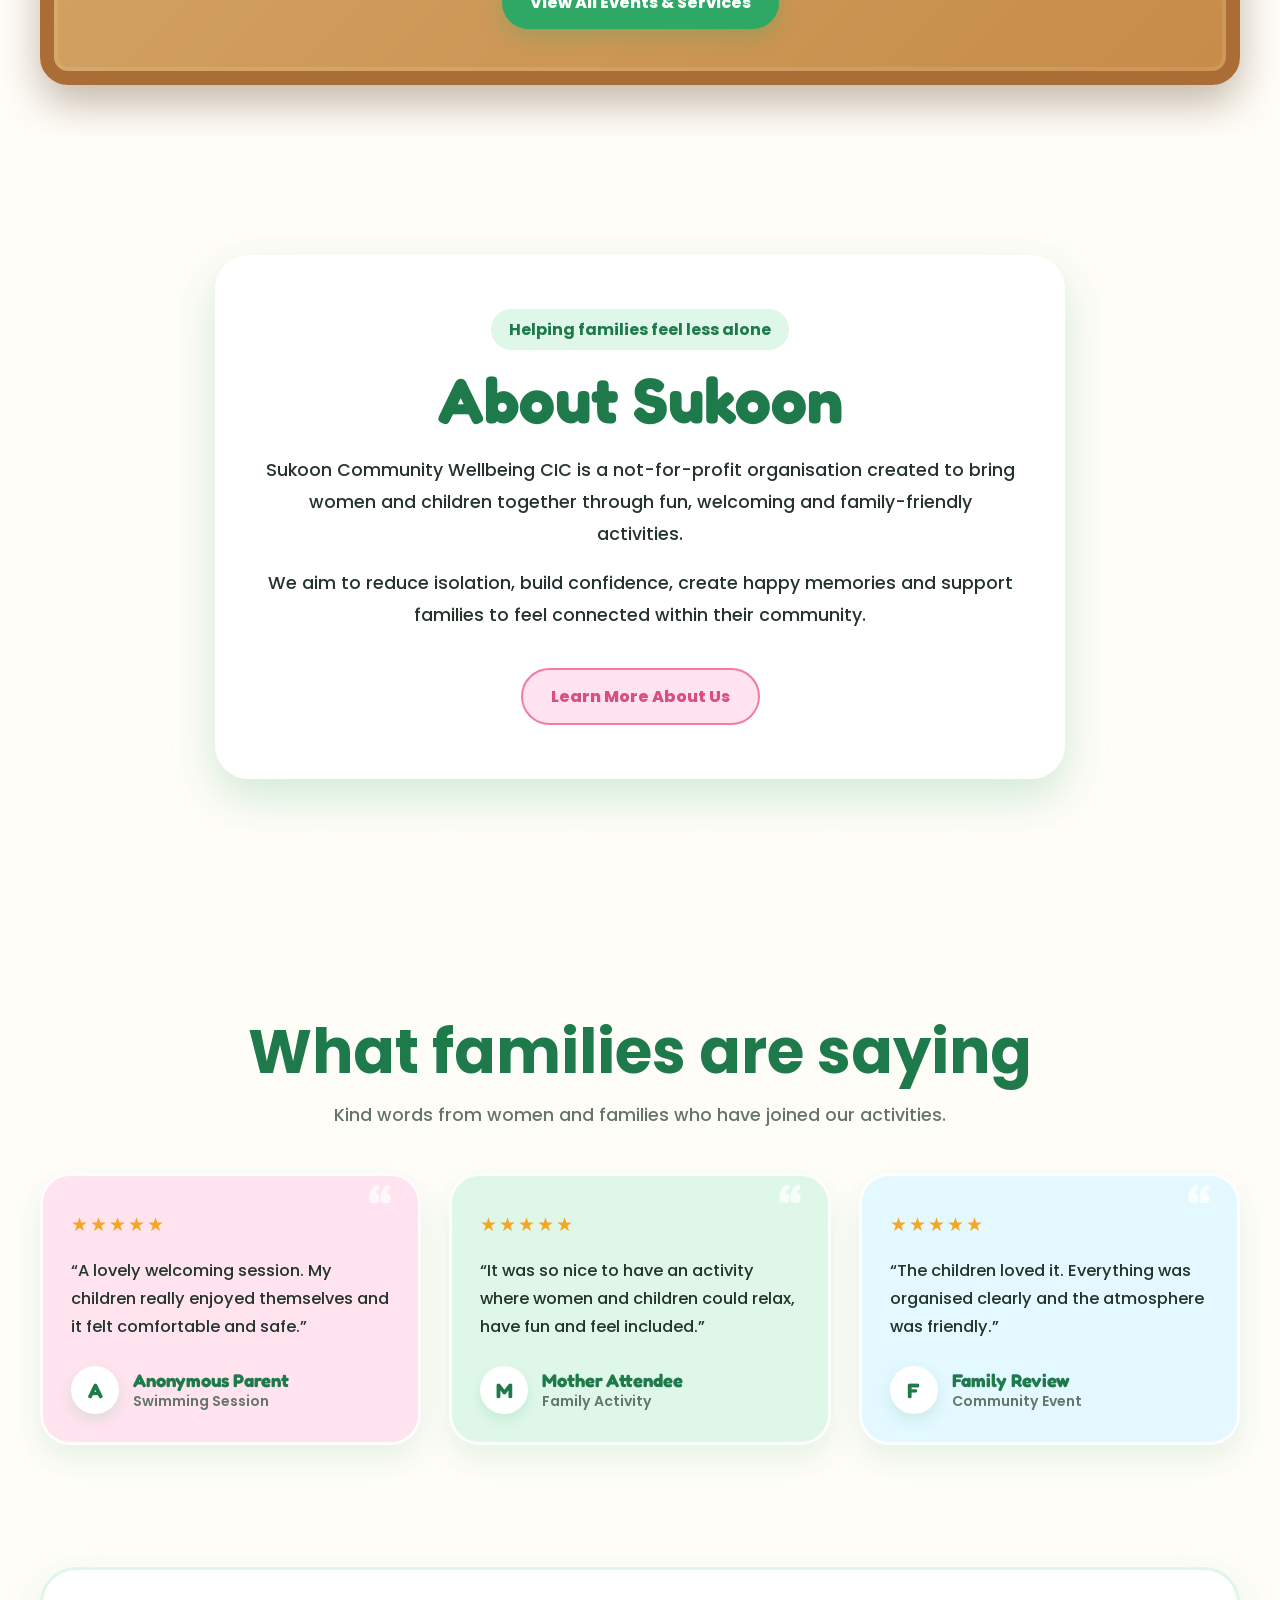
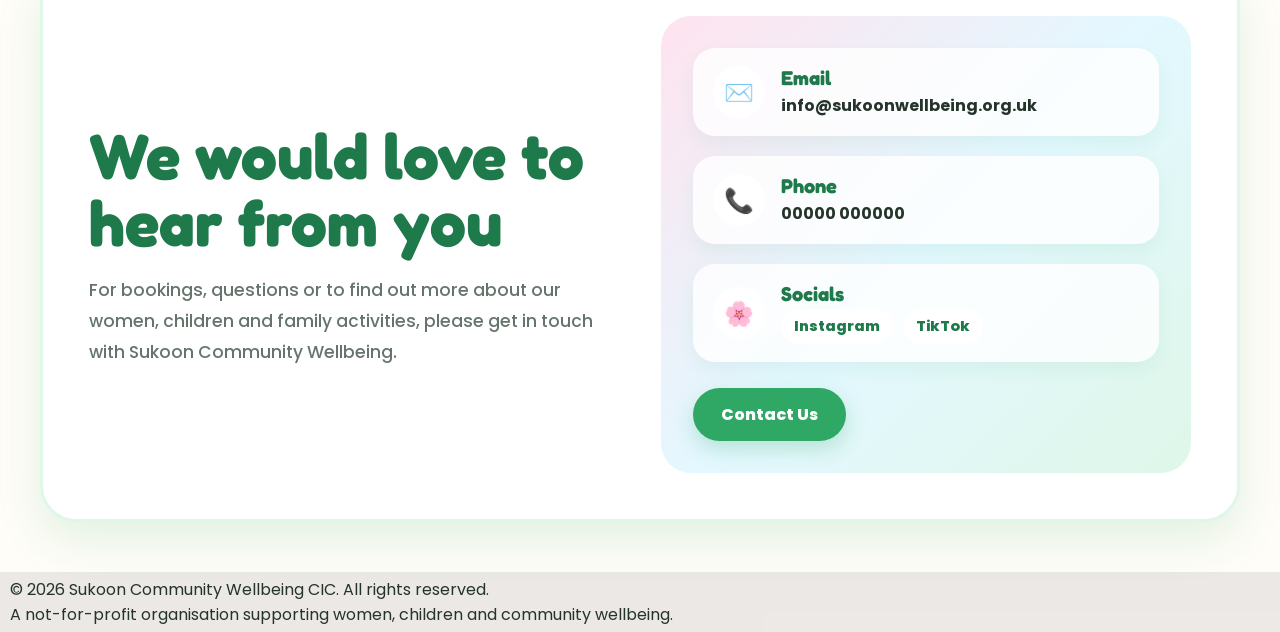
==== commit 93b4bfa3: "Update index.html" ====
--- a/index.html
+++ b/index.html
@@ -25,15 +25,13 @@
       <button class="menu-toggle" onclick="toggleMenu()" aria-label="Open menu">
         ☰
       </button>
-
       <ul class="nav-links" id="navLinks">
         <li><a href="#about">About Us</a></li>
         <li><a href="#activities">Activities</a></li>
         <li><a href="/events">Events (comming soon)</a></li>
         <li><a href="#contact">Contact</a></li>
-		<a href="/swimming" class="nav-button desktop-book-button">Book a Place</a>
+		<a href="/donate" class="nav-button desktop-book-button">Donate</a>
       </ul>
-		
     </div>
   </nav>
 
@@ -243,9 +241,7 @@
 				<div class="contact-icon">✉️</div>
 				<div>
 					<h3>Email</h3>
-					<a href="mailto:info@sukoonwellbeing.org.uk">
-					info@sukoonwellbeing.org.uk
-					</a>
+					<a href="mailto:info@sukoonwellbeing.org.uk">info@sukoonwellbeing.org.uk</a>
 				</div>
 				</div>
 
@@ -253,9 +249,7 @@
 				<div class="contact-icon">📞</div>
 				<div>
 					<h3>Phone</h3>
-					<a href="tel:00000000000">
-					00000 000000
-					</a>
+					<a href="tel:00000000000">00000 000000</a>
 				</div>
 				</div>
 
@@ -269,10 +263,7 @@
 					</div>
 				</div>
 				</div>
-
-				<a href="contact.html" class="btn btn-primary contact-page-btn">
-				Contact Us
-				</a>
+				<a href="contact.html" class="btn btn-primary contact-page-btn">Contact Us</a>
 			</div>
 			</div>
 		</div>
@@ -282,16 +273,11 @@
   <br>
   <footer class="footer">
     <div class="footer-container">
-      <p>
-        © 2026 Sukoon Community Wellbeing CIC. All rights reserved.
-      </p>
-      <p>
-        A not-for-profit organisation supporting women, children and community wellbeing.
-      </p>
+      <p>© 2026 Sukoon Community Wellbeing CIC. All rights reserved.</p>
+      <p>A not-for-profit organisation supporting women, children and community wellbeing.</p>
     </div>
   </footer>
 
-
   <script src="static/js/jarvis.js"></script>
 
 </body>
--- a/static/css/stiles.css
+++ b/static/css/stiles.css
@@ -863,6 +863,10 @@
 }
 
 
+.footer-container {
+  background-color: #33243418;
+  padding: 5px 10px;
+}
 
 @media (max-width: 950px) {
   .bulletin-board {
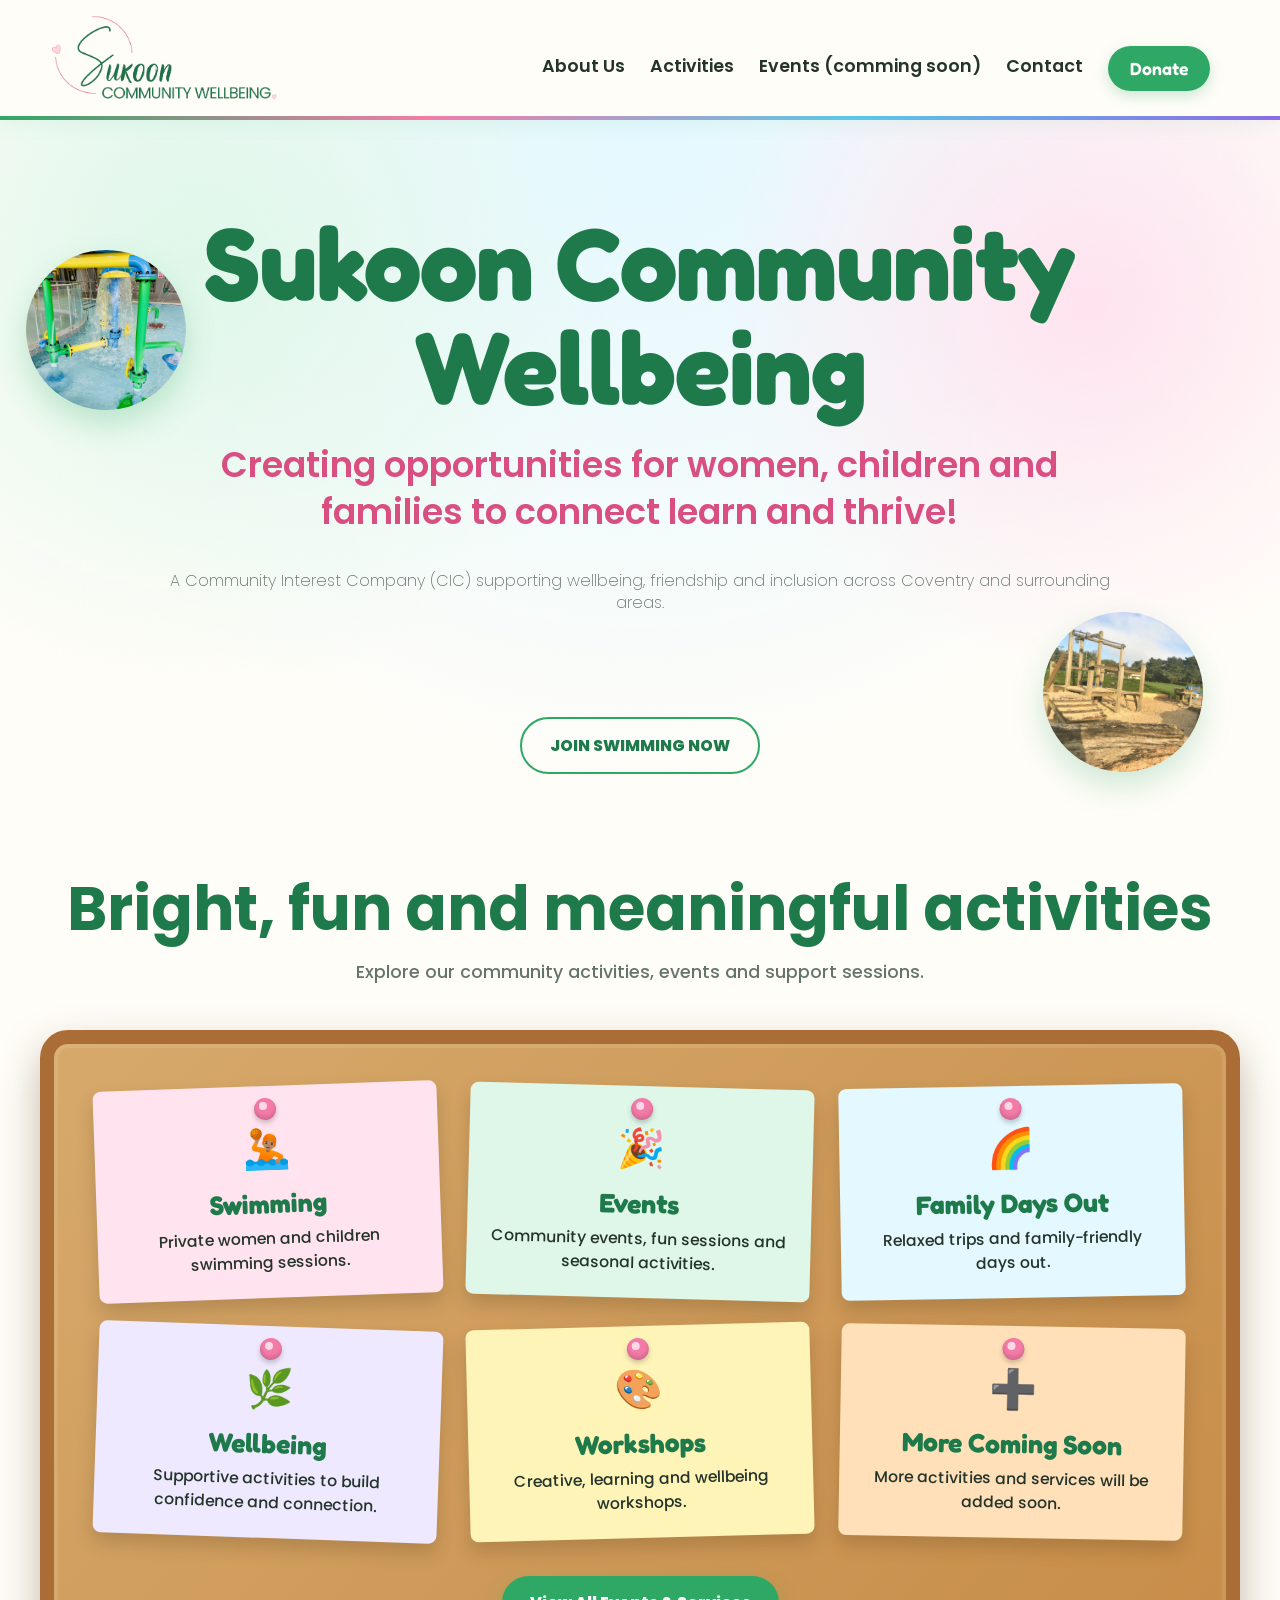
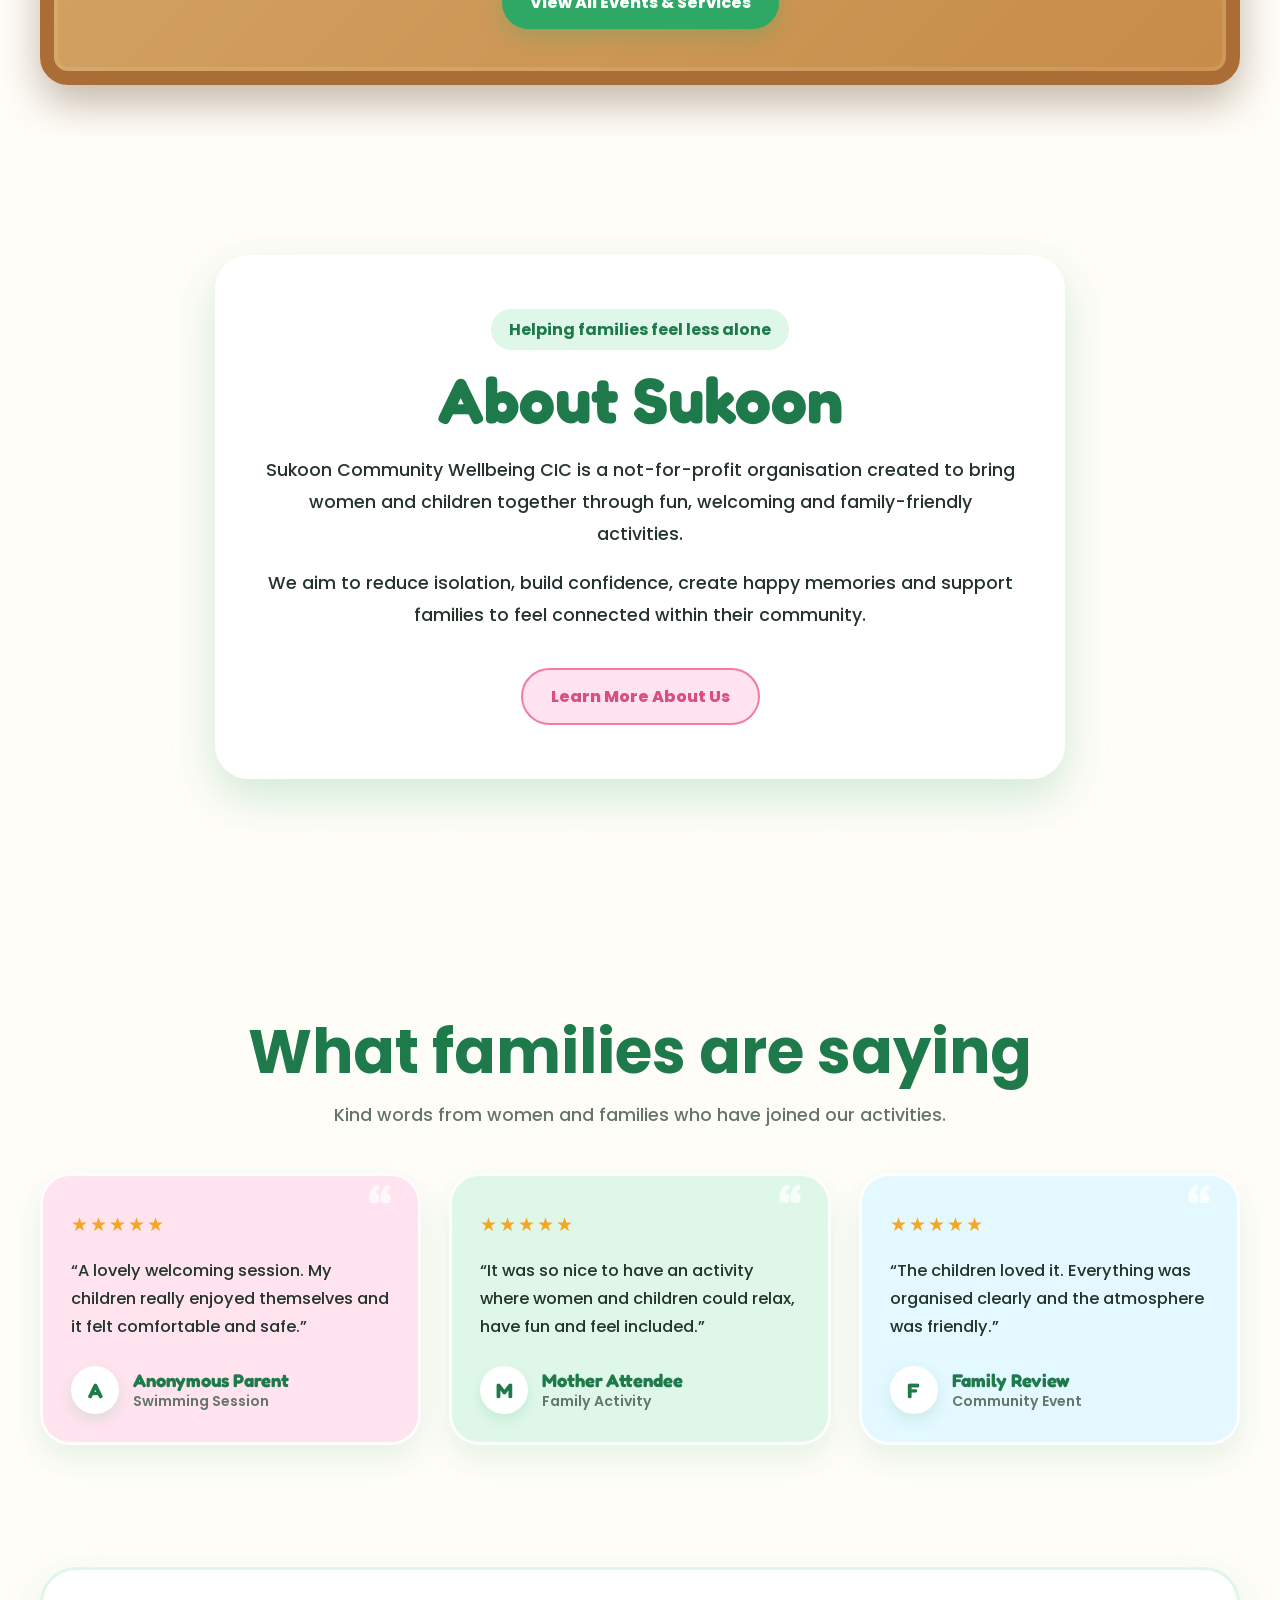
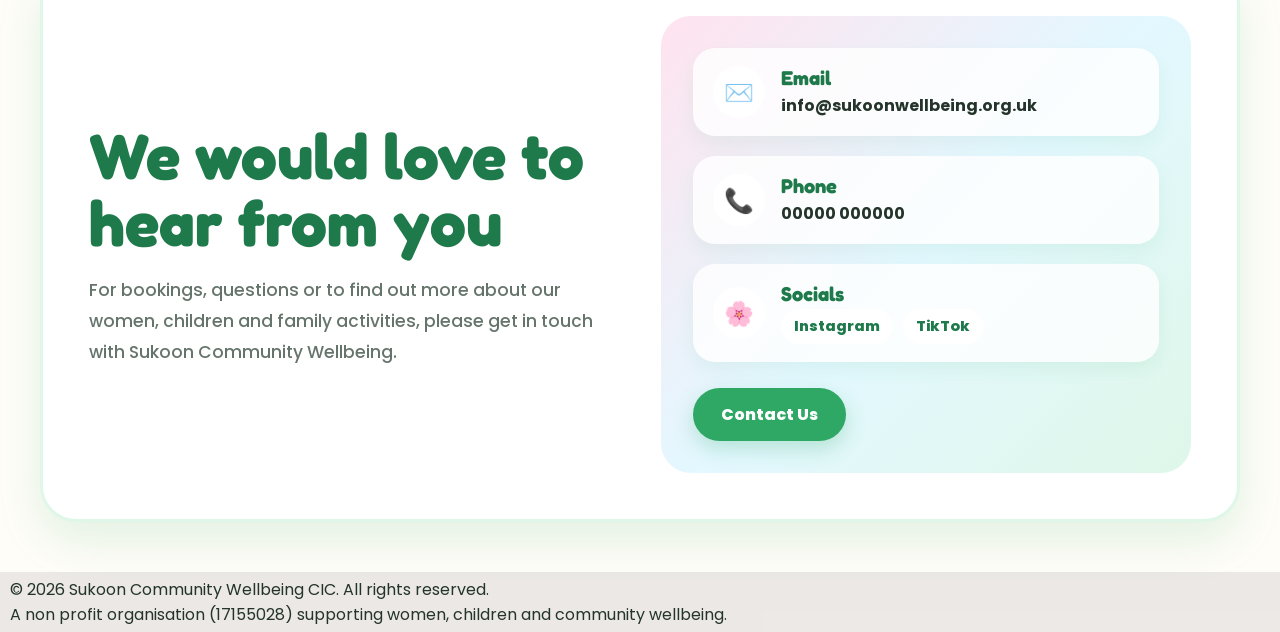
==== commit c1e226e8: "Update index.html" ====
--- a/index.html
+++ b/index.html
@@ -274,7 +274,7 @@
   <footer class="footer">
     <div class="footer-container">
       <p>© 2026 Sukoon Community Wellbeing CIC. All rights reserved.</p>
-      <p>A not-for-profit organisation supporting women, children and community wellbeing.</p>
+      <p>A non profit organisation (17155028) supporting women, children and community wellbeing.</p>
     </div>
   </footer>
 
--- a/static/css/stiles.css
+++ b/static/css/stiles.css
@@ -887,8 +887,11 @@
   .menu-toggle {
     display: block;
     justify-self: end;
-  }
-
+    font-size: 1.5rem;
+  }
+  .brand {
+    width: 60%;
+  }
   .nav-links {
     position: absolute;
     top: 78px;
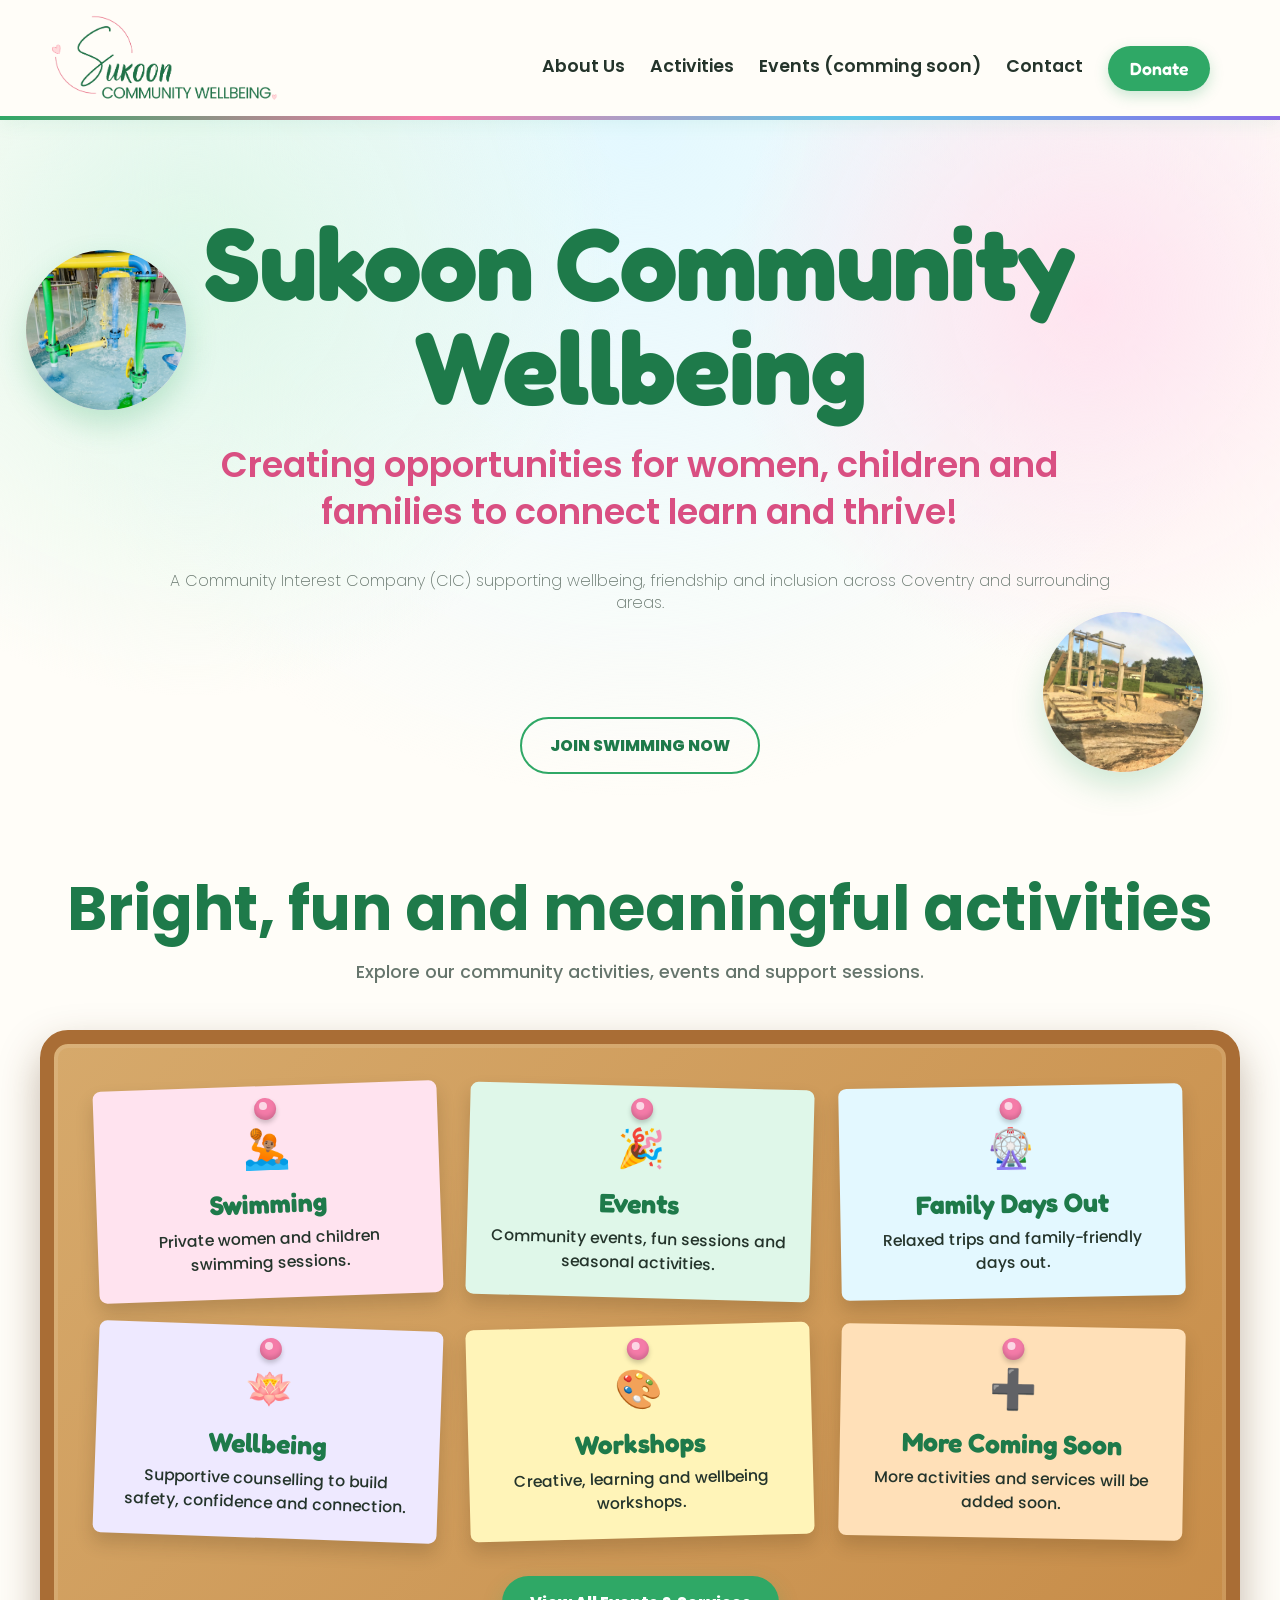
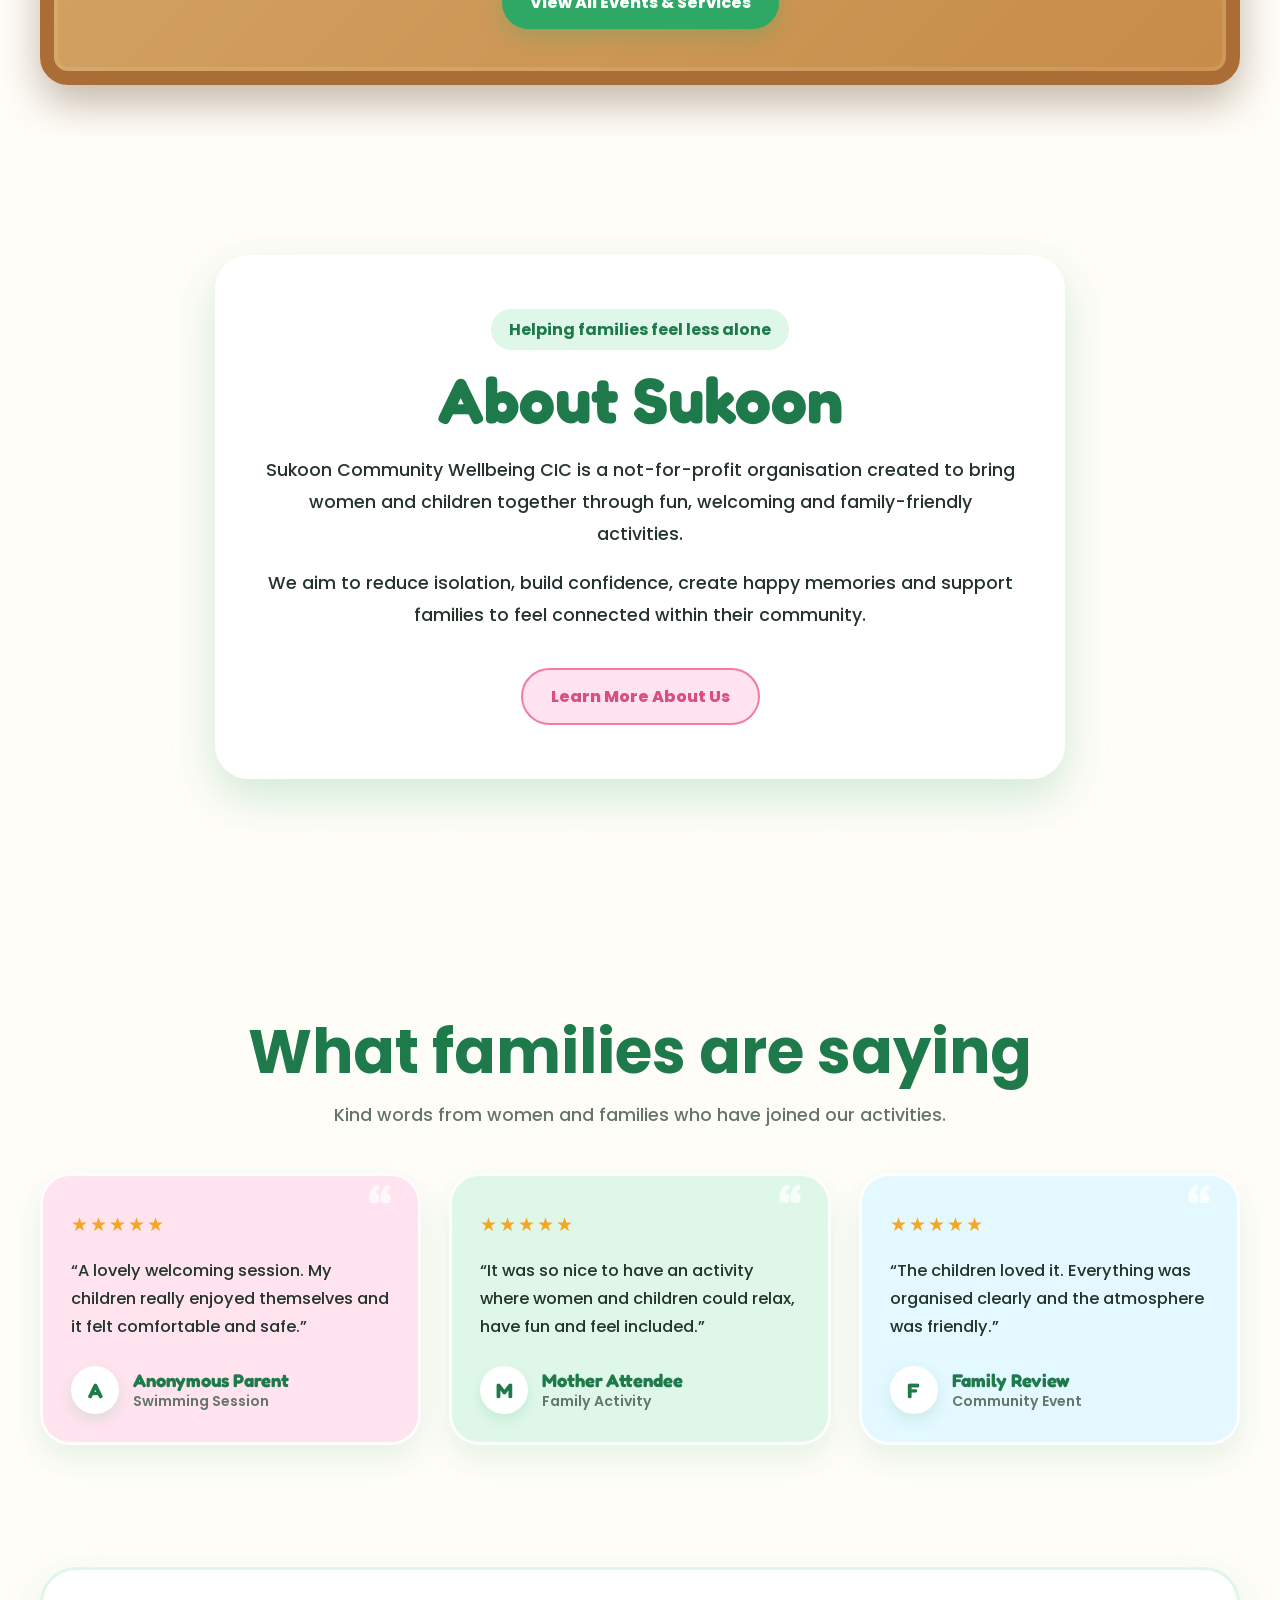
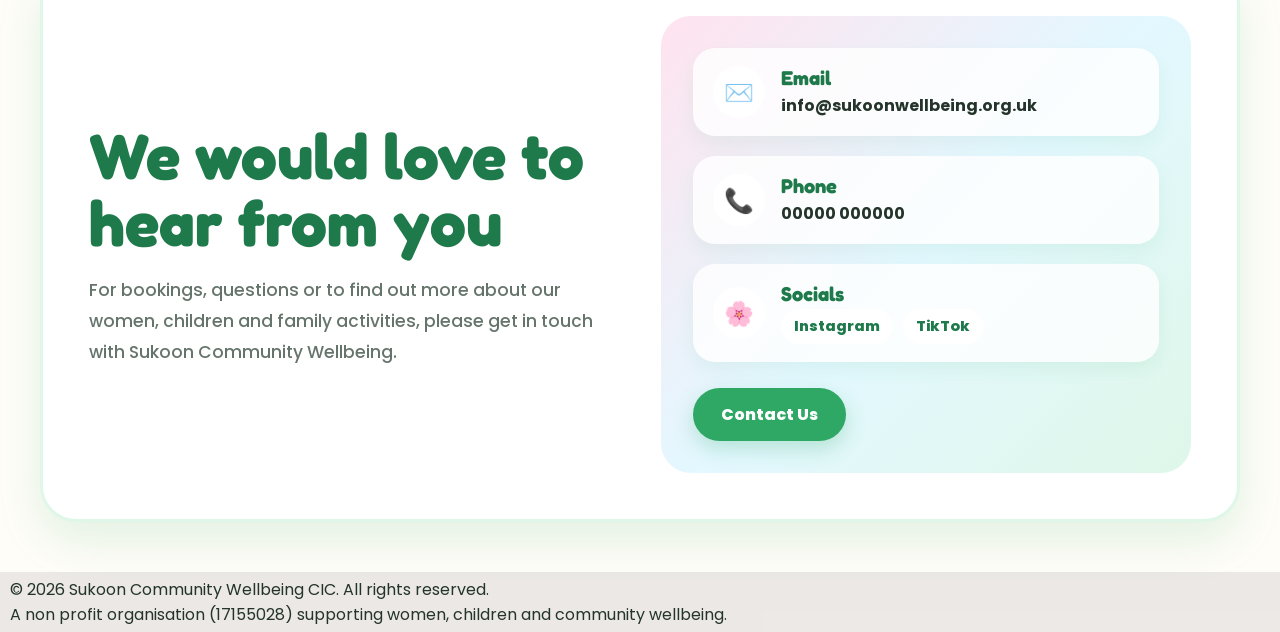
==== commit 54aa0281: "Update index.html" ====
--- a/index.html
+++ b/index.html
@@ -73,42 +73,42 @@
 			</div>
 
 			<div class="bulletin-board">
-				<a href="/swimming" class="board-note note-pink">
+				<a href="/events" class="board-note note-pink">
 					<span class="pin"></span>
 					<div class="note-icon">🤽🏽</div>
 					<h3>Swimming</h3>
 					<p>Private women and children swimming sessions.</p>
 				</a>
 
-				<a href="events.html" class="board-note note-green">
+				<a href="/events" class="board-note note-green">
 					<span class="pin"></span>
 					<div class="note-icon">🎉</div>
 					<h3>Events</h3>
 					<p>Community events, fun sessions and seasonal activities.</p>
 				</a>
 
-				<a href="family-days-out.html" class="board-note note-blue">
-					<span class="pin"></span>
-					<div class="note-icon">🌈</div>
+				<a href="/events" class="board-note note-blue">
+					<span class="pin"></span>
+					<div class="note-icon">🎡</div>
 					<h3>Family Days Out</h3>
 					<p>Relaxed trips and family-friendly days out.</p>
 				</a>
 
-				<a href="wellbeing.html" class="board-note note-purple">
-					<span class="pin"></span>
-					<div class="note-icon">🌿</div>
+				<a href="/" class="board-note note-purple">
+					<span class="pin"></span>
+					<div class="note-icon">🪷</div>
 					<h3>Wellbeing</h3>
-					<p>Supportive activities to build confidence and connection.</p>
-				</a>
-
-				<a href="workshops.html" class="board-note note-yellow">
+					<p>Supportive counselling to build safety, confidence and connection.</p>
+				</a>
+
+				<a href="/donate" class="board-note note-yellow">
 					<span class="pin"></span>
 					<div class="note-icon">🎨</div>
 					<h3>Workshops</h3>
 					<p>Creative, learning and wellbeing workshops.</p>
 				</a>
 
-				<a href="services.html" class="board-note note-orange">
+				<a href="/donate" class="board-note note-orange">
 					<span class="pin"></span>
 					<div class="note-icon">➕</div>
 					<h3>More Coming Soon</h3>
@@ -120,9 +120,7 @@
 						View All Events & Services
 					</a>
 				</div>
-
-			</div>
-
+			</div>
 		</div>
 	</section>
 
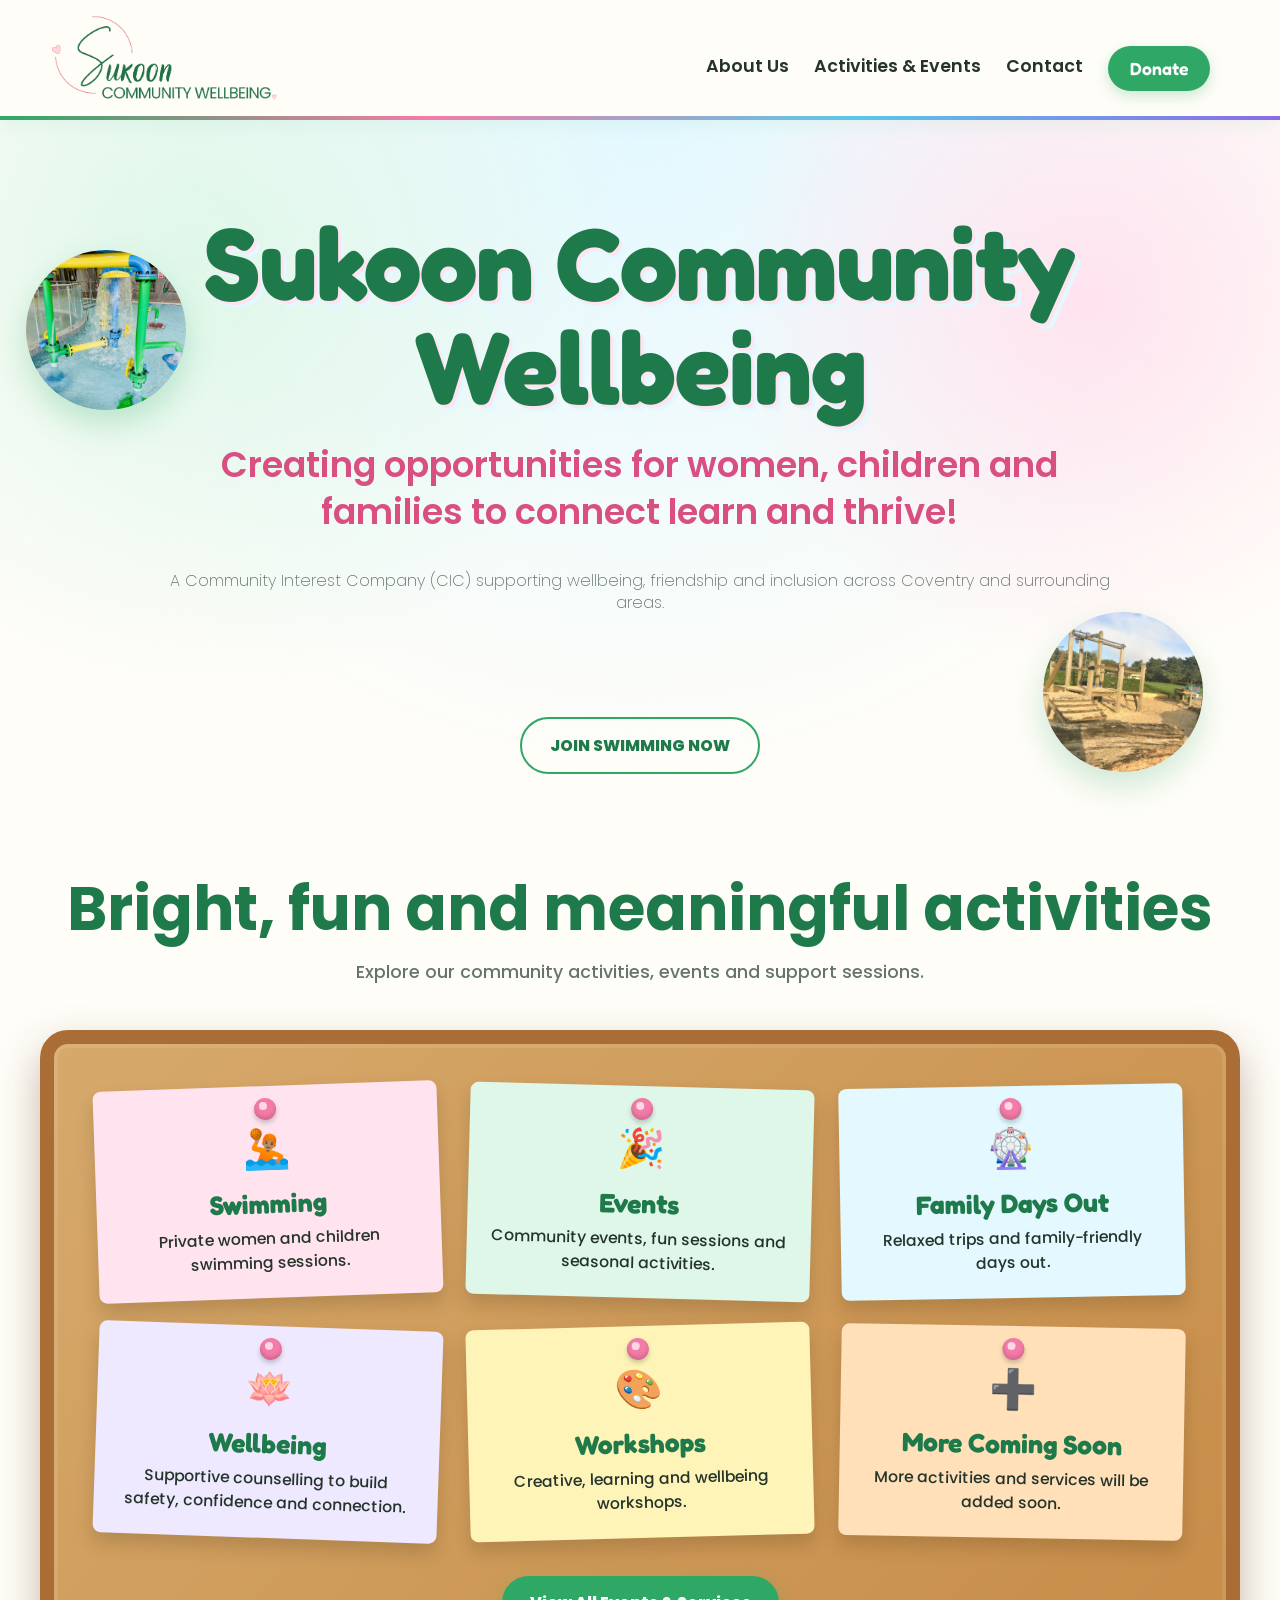
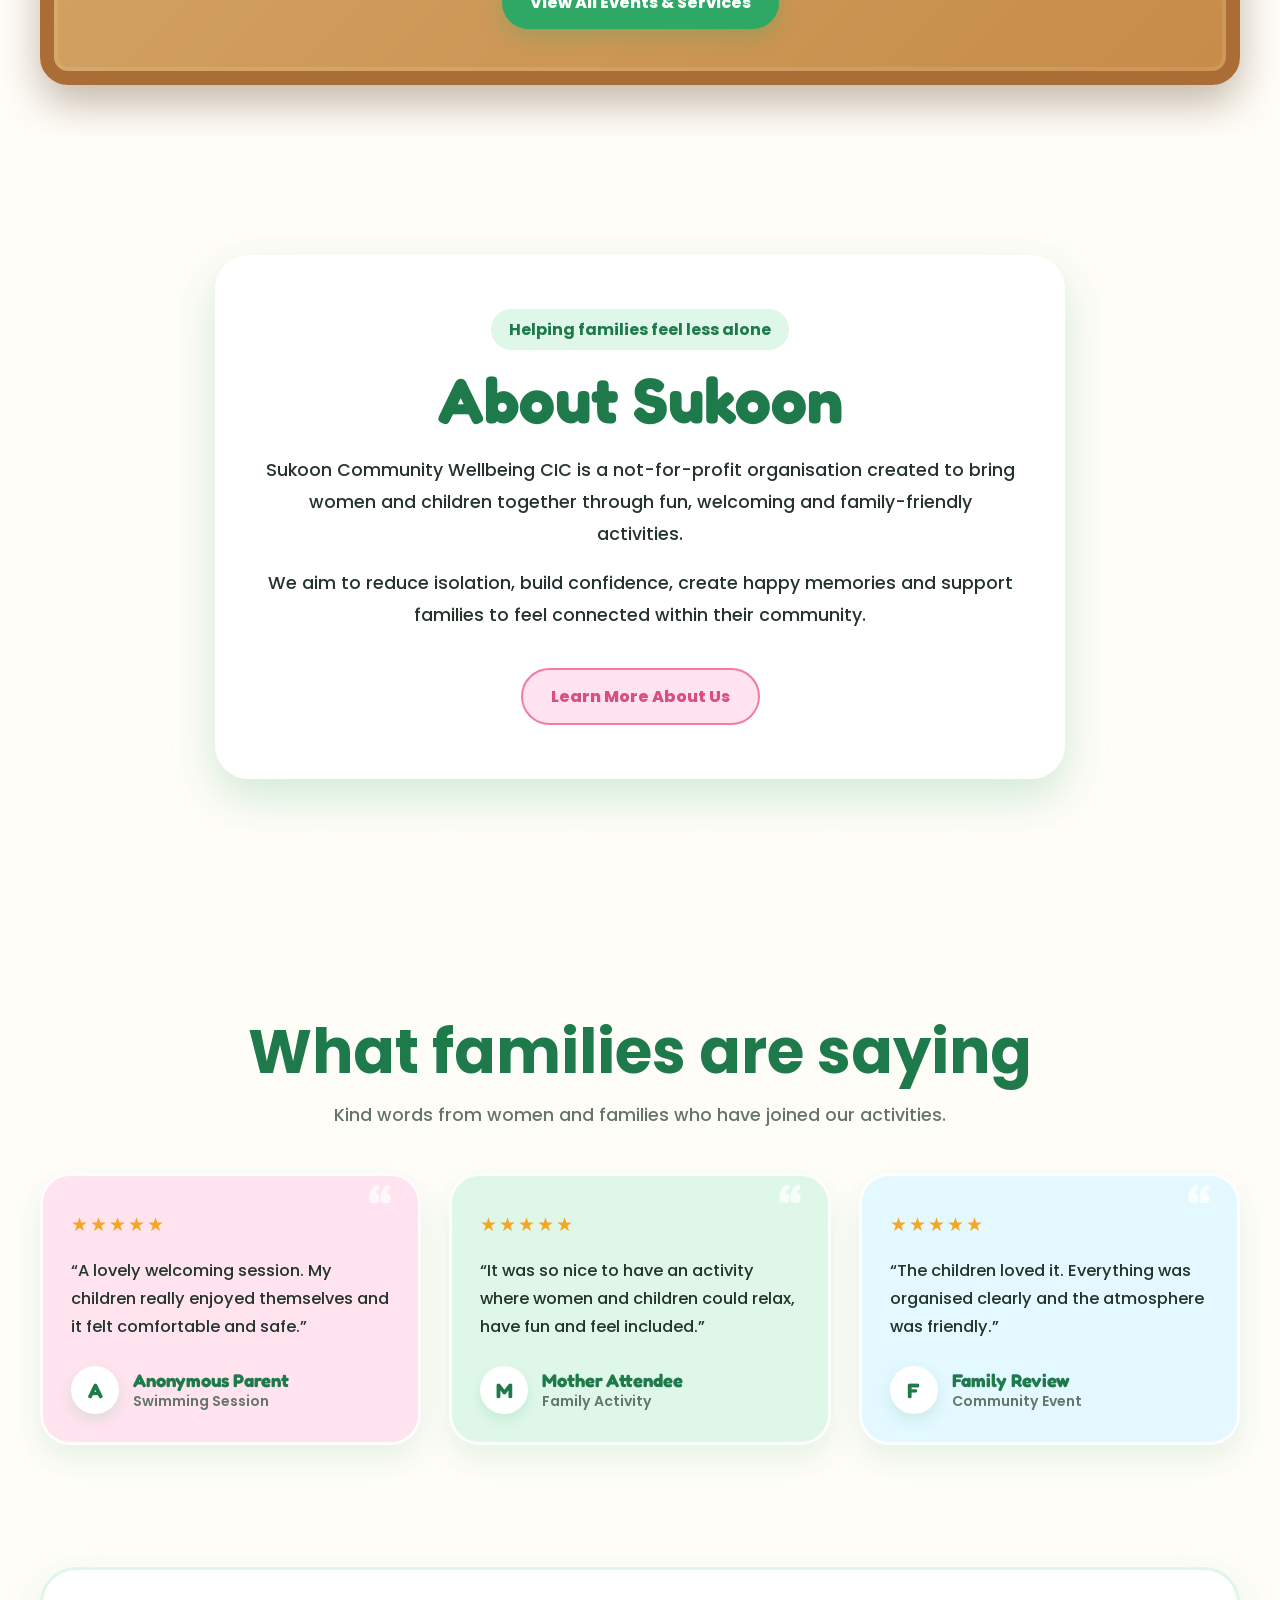
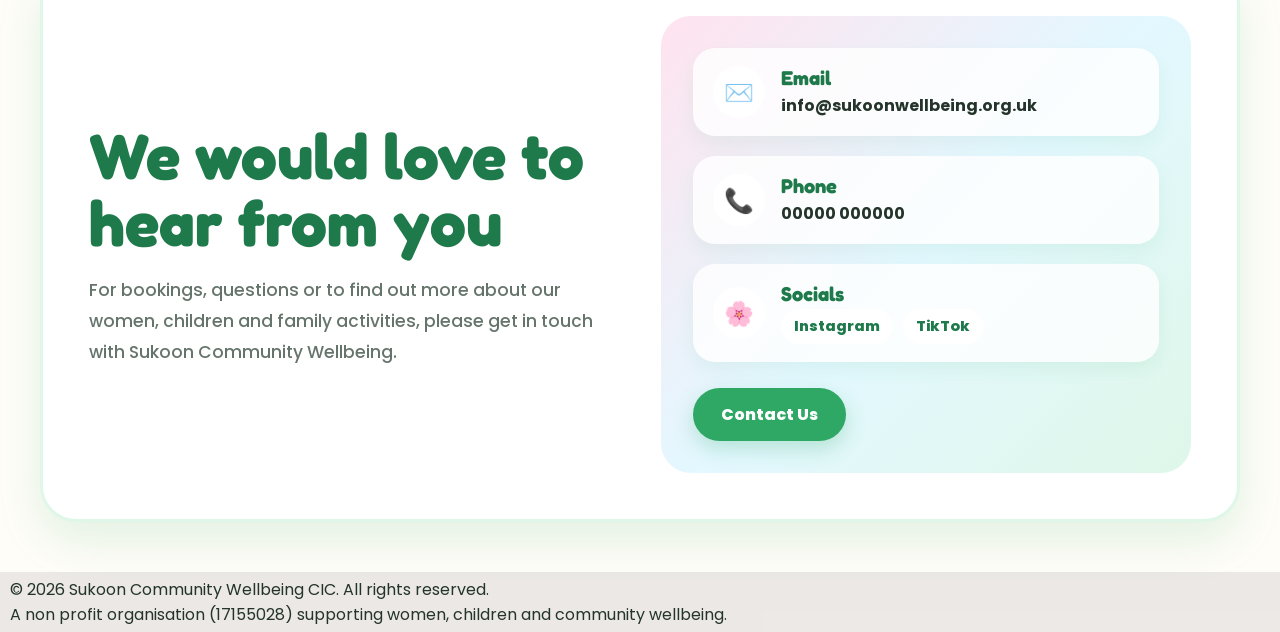
==== commit c6f5fe63: "Update index.html" ====
--- a/index.html
+++ b/index.html
@@ -26,10 +26,9 @@
         ☰
       </button>
       <ul class="nav-links" id="navLinks">
-        <li><a href="#about">About Us</a></li>
-        <li><a href="#activities">Activities</a></li>
-        <li><a href="/events">Events (comming soon)</a></li>
-        <li><a href="#contact">Contact</a></li>
+        <li><a href="/about">About Us</a></li>
+        <li><a href="/events">Activities & Events</a></li>
+        <li><a href="/contact">Contact</a></li>
 		<a href="/donate" class="nav-button desktop-book-button">Donate</a>
       </ul>
     </div>
@@ -37,7 +36,6 @@
 
 
   <header class="home-header">
-
 		<div class="header-image-circle header-image-left reveal">
 			<img src="/static/images/spalshpoolHeader.jpg" alt="Women and children activity">
 		</div>
@@ -56,7 +54,7 @@
 			</p>
 			
 		<div class="header-buttons">
-      <a href="/swimming" class="btn btn-ghost" style="margin-top: 70px;">JOIN SWIMMING NOW</a>
+      <a href="/events" class="btn btn-ghost" style="margin-top: 70px;">JOIN SWIMMING NOW</a>
     </div>
 
   	</div>
--- a/static/css/stiles.css
+++ b/static/css/stiles.css
@@ -268,6 +268,9 @@
   color: var(--green-dark);
   letter-spacing: -1px;
   margin-bottom: 22px;
+  text-shadow:
+    3px 3px 0 var(--pink-light),
+    6px 6px 0 var(--blue-light);
 }
 
 .home-header p {
